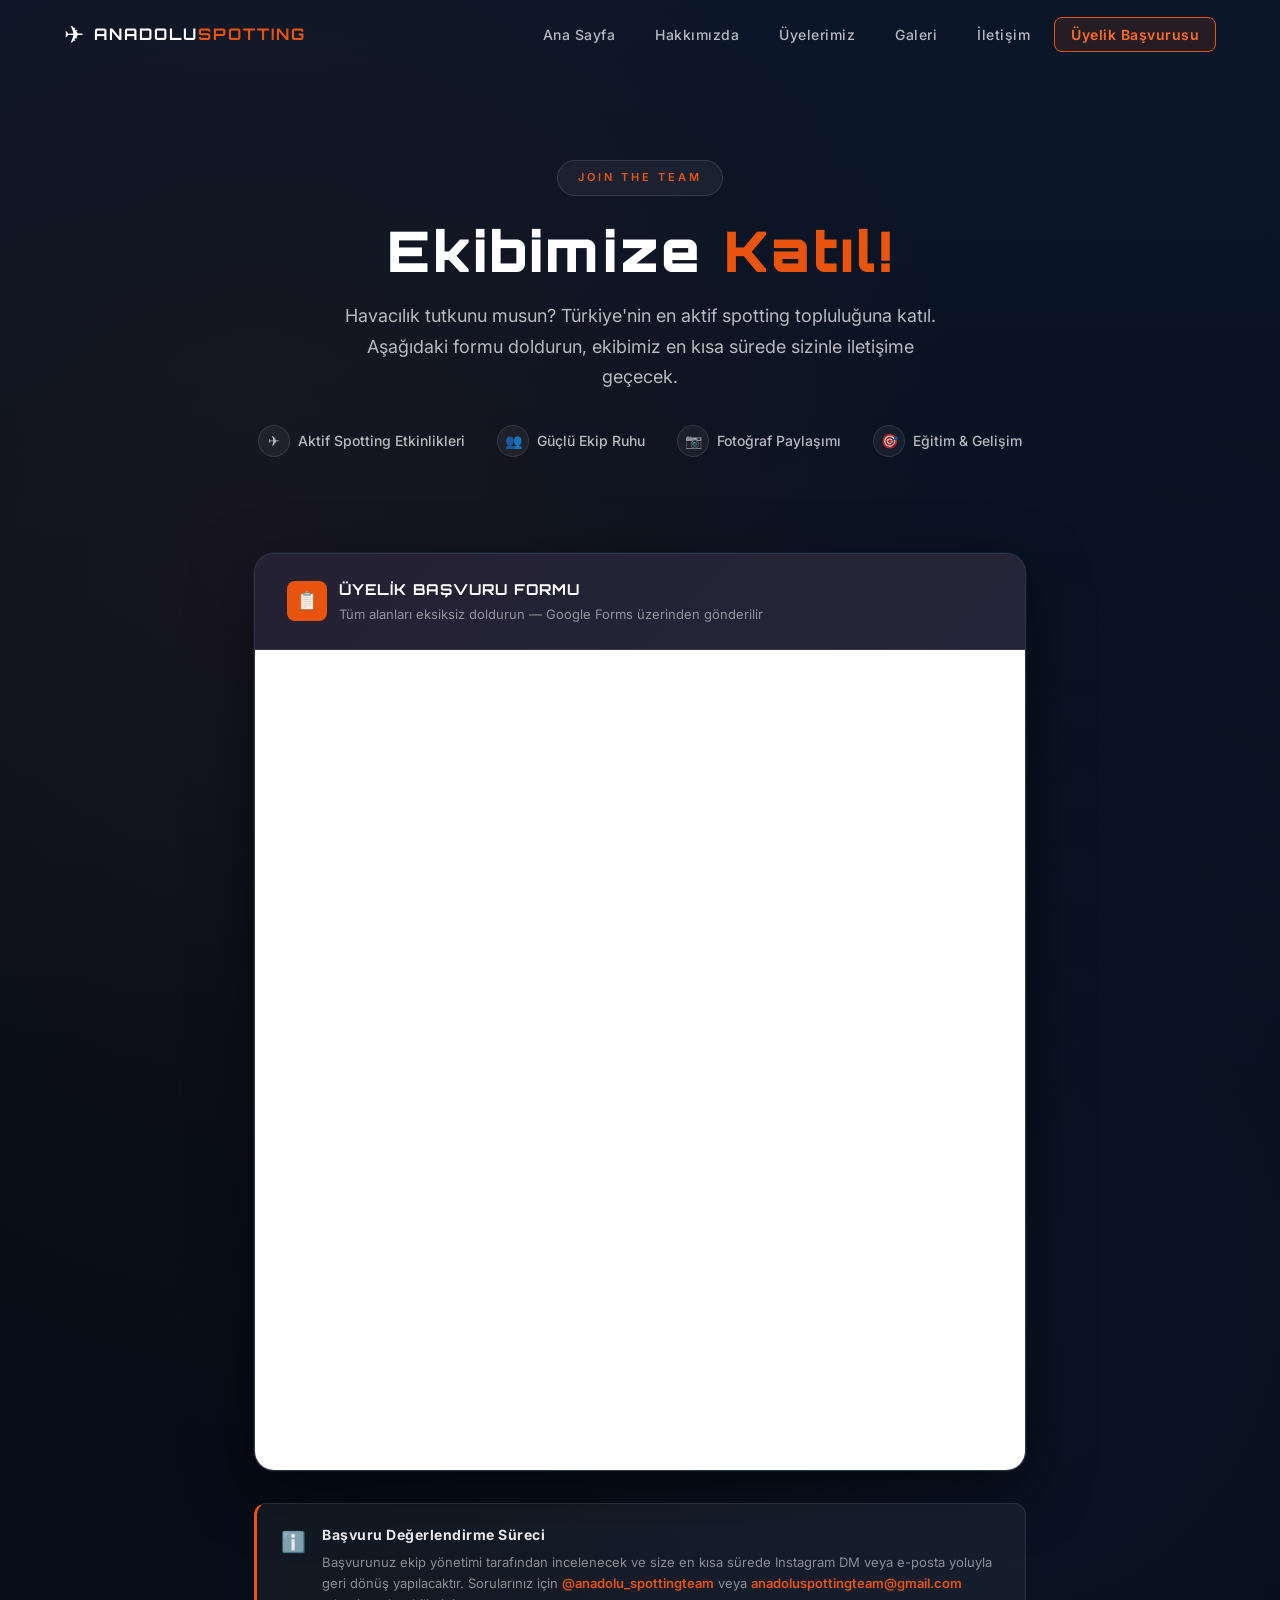
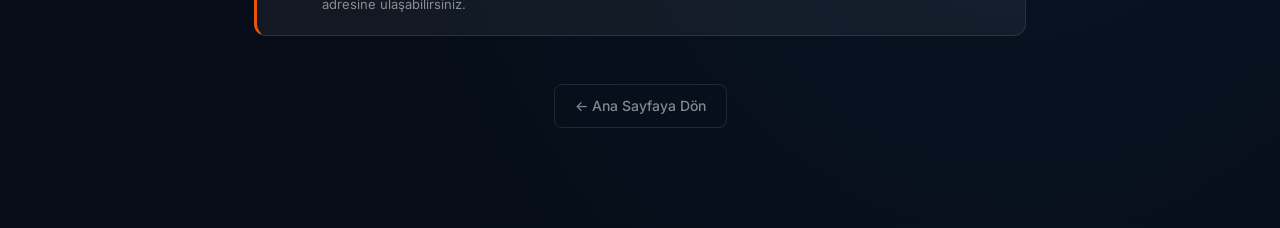
==== basvuru.html @ 342ca306 "Add files via upload" ====
<!DOCTYPE html>
<html lang="tr">
<head>
  <meta charset="UTF-8">
  <meta name="viewport" content="width=device-width, initial-scale=1.0">
  <meta name="description" content="Anadolu Spotting Team üyelik başvurusu. Ekibimize katılmak için formu doldurun.">
  <title>Üyelik Başvurusu | Anadolu Spotting Team</title>
  <link rel="preconnect" href="https://fonts.googleapis.com">
  <link rel="preconnect" href="https://fonts.gstatic.com" crossorigin>
  <link href="https://fonts.googleapis.com/css2?family=Inter:wght@300;400;500;600;700;800;900&family=Orbitron:wght@400;500;600;700;800;900&display=swap" rel="stylesheet">
  <link rel="stylesheet" href="css/style.css">
  <style>
    /* ===== BASVURU PAGE ===== */
    .basvuru-page {
      min-height: 100vh;
      background:
        radial-gradient(ellipse at 20% 30%, rgba(232,83,14,0.07) 0%, transparent 50%),
        radial-gradient(ellipse at 80% 70%, rgba(59,130,246,0.06) 0%, transparent 50%),
        linear-gradient(180deg, var(--navy) 0%, var(--dark) 60%, var(--dark) 100%);
      padding-top: 100px;
      padding-bottom: 80px;
    }

    .basvuru-hero {
      text-align: center;
      padding: 60px 24px 48px;
    }

    .basvuru-badge {
      display: inline-block;
      padding: 8px 20px;
      background: var(--white-05);
      border: 1px solid var(--white-10);
      border-radius: 50px;
      font-size: 11px; font-weight: 600;
      letter-spacing: 3px;
      color: var(--accent);
      margin-bottom: 24px;
      animation: fadeInDown 0.8s ease-out;
    }

    .basvuru-title {
      font-family: var(--font-display);
      font-size: clamp(28px, 6vw, 56px);
      font-weight: 900;
      letter-spacing: 3px;
      color: var(--white);
      line-height: 1.1;
      margin-bottom: 20px;
      animation: fadeInUp 0.8s ease-out 0.1s both;
    }

    .basvuru-title span { color: var(--accent); }

    .basvuru-desc {
      max-width: 600px;
      margin: 0 auto 16px;
      color: var(--white-70);
      font-size: clamp(15px, 2.5vw, 18px);
      font-weight: 400;
      line-height: 1.7;
      animation: fadeInUp 0.8s ease-out 0.2s both;
    }

    .basvuru-features {
      display: flex;
      justify-content: center;
      gap: 32px;
      flex-wrap: wrap;
      margin: 32px 0 48px;
      animation: fadeInUp 0.8s ease-out 0.3s both;
    }

    .basvuru-feature {
      display: flex;
      align-items: center;
      gap: 8px;
      color: var(--white-70);
      font-size: 14px;
      font-weight: 500;
    }

    .basvuru-feature-icon {
      width: 32px; height: 32px;
      background: var(--white-05);
      border: 1px solid var(--white-10);
      border-radius: 50%;
      display: flex; align-items: center; justify-content: center;
      font-size: 14px;
    }

    /* ===== FORM CONTAINER ===== */
    .form-wrapper {
      max-width: 820px;
      margin: 0 auto;
      padding: 0 24px;
      animation: fadeInUp 0.8s ease-out 0.4s both;
    }

    .form-card {
      background: linear-gradient(135deg, var(--navy-light) 0%, var(--navy-mid) 100%);
      border: 1px solid var(--white-10);
      border-radius: var(--radius-lg);
      overflow: hidden;
      box-shadow: 0 20px 60px rgba(0,0,0,0.5), 0 0 0 1px var(--white-05);
    }

    .form-card-header {
      padding: 24px 32px;
      background: rgba(232,83,14,0.08);
      border-bottom: 1px solid var(--white-10);
      display: flex;
      align-items: center;
      gap: 12px;
    }

    .form-card-header-icon {
      width: 40px; height: 40px;
      background: var(--accent);
      border-radius: var(--radius-sm);
      display: flex; align-items: center; justify-content: center;
      font-size: 18px;
      flex-shrink: 0;
    }

    .form-card-header-text h3 {
      font-family: var(--font-display);
      font-size: 15px;
      font-weight: 700;
      letter-spacing: 1px;
      color: var(--white);
      margin-bottom: 2px;
    }

    .form-card-header-text p {
      font-size: 13px;
      color: var(--white-50);
    }

    .form-iframe-wrap {
      position: relative;
      background: #fff;
    }

    .form-iframe-wrap iframe {
      display: block;
      width: 100%;
      height: 820px;
      border: none;
    }

    /* ===== NOTICE CARD ===== */
    .notice-card {
      max-width: 820px;
      margin: 32px auto 0;
      padding: 0 24px;
      animation: fadeInUp 0.8s ease-out 0.5s both;
    }

    .notice-inner {
      background: var(--white-05);
      border: 1px solid var(--white-10);
      border-left: 3px solid var(--accent);
      border-radius: var(--radius);
      padding: 20px 24px;
      display: flex;
      gap: 16px;
      align-items: flex-start;
    }

    .notice-icon {
      font-size: 20px;
      flex-shrink: 0;
      margin-top: 2px;
    }

    .notice-text h4 {
      font-size: 14px;
      font-weight: 700;
      color: var(--white-90);
      margin-bottom: 6px;
      letter-spacing: 0.5px;
    }

    .notice-text p {
      font-size: 13px;
      color: var(--white-50);
      line-height: 1.6;
    }

    .notice-text a {
      color: var(--accent);
      text-decoration: none;
      font-weight: 600;
    }

    .notice-text a:hover { color: var(--accent-hover); }

    /* ===== BACK LINK ===== */
    .back-section {
      text-align: center;
      margin-top: 48px;
      padding-bottom: 20px;
      animation: fadeInUp 0.8s ease-out 0.6s both;
    }

    .back-link {
      display: inline-flex;
      align-items: center;
      gap: 8px;
      color: var(--white-50);
      text-decoration: none;
      font-size: 14px;
      font-weight: 500;
      transition: var(--transition);
      padding: 10px 20px;
      border-radius: var(--radius-sm);
      border: 1px solid var(--white-10);
    }

    .back-link:hover {
      color: var(--white);
      background: var(--white-05);
      border-color: var(--white-20);
    }

    /* ===== RESPONSIVE ===== */
    @media (max-width: 768px) {
      .basvuru-page { padding-top: 80px; }
      .basvuru-hero { padding: 40px 16px 32px; }
      .basvuru-features { gap: 20px; }
      .form-wrapper, .notice-card { padding: 0 16px; }
      .form-card-header { padding: 18px 20px; }
      .form-iframe-wrap iframe { height: 1000px; }
      .notice-inner { flex-direction: column; gap: 10px; }
    }

    @media (max-width: 480px) {
      .basvuru-features { flex-direction: column; align-items: center; }
      .form-iframe-wrap iframe { height: 1100px; }
    }
  </style>
</head>
<body>

  <!-- NAVIGATION -->
  <nav class="navbar" id="navbar">
    <div class="nav-container">
      <a href="index.html" class="nav-logo">
        <span class="logo-icon">&#9992;</span>
        <span class="logo-text">ANADOLU<span class="logo-accent">SPOTTING</span></span>
      </a>
      <button class="nav-toggle" id="navToggle" aria-label="Menüyü aç">
        <span></span><span></span><span></span>
      </button>
      <ul class="nav-menu" id="navMenu">
        <li><a href="index.html" class="nav-link">Ana Sayfa</a></li>
        <li><a href="index.html#about" class="nav-link">Hakkımızda</a></li>
        <li><a href="index.html#members" class="nav-link">Üyelerimiz</a></li>
        <li><a href="index.html#gallery" class="nav-link">Galeri</a></li>
        <li><a href="index.html#contact" class="nav-link">İletişim</a></li>
        <li><a href="basvuru.html" class="nav-link nav-link-join active">Üyelik Başvurusu</a></li>
      </ul>
    </div>
  </nav>

  <!-- BASVURU PAGE -->
  <div class="basvuru-page">

    <!-- HERO -->
    <div class="basvuru-hero">
      <div class="basvuru-badge">JOIN THE TEAM</div>
      <h1 class="basvuru-title">
        Ekibimize <span>Katıl!</span>
      </h1>
      <p class="basvuru-desc">
        Havacılık tutkunu musun? Türkiye'nin en aktif spotting topluluğuna katıl.
        Aşağıdaki formu doldurun, ekibimiz en kısa sürede sizinle iletişime geçecek.
      </p>

      <div class="basvuru-features">
        <div class="basvuru-feature">
          <div class="basvuru-feature-icon">&#9992;</div>
          <span>Aktif Spotting Etkinlikleri</span>
        </div>
        <div class="basvuru-feature">
          <div class="basvuru-feature-icon">&#128101;</div>
          <span>Güçlü Ekip Ruhu</span>
        </div>
        <div class="basvuru-feature">
          <div class="basvuru-feature-icon">&#128247;</div>
          <span>Fotoğraf Paylaşımı</span>
        </div>
        <div class="basvuru-feature">
          <div class="basvuru-feature-icon">&#127919;</div>
          <span>Eğitim & Gelişim</span>
        </div>
      </div>
    </div>

    <!-- FORM -->
    <div class="form-wrapper">
      <div class="form-card">
        <div class="form-card-header">
          <div class="form-card-header-icon">&#128203;</div>
          <div class="form-card-header-text">
            <h3>ÜYELİK BAŞVURU FORMU</h3>
            <p>Tüm alanları eksiksiz doldurun — Google Forms üzerinden gönderilir</p>
          </div>
        </div>
        <div class="form-iframe-wrap">
          <iframe
            src="https://forms.gle/82b7p29Z9HsSeBM96"
            title="Anadolu Spotting Team Üyelik Başvuru Formu"
            allowfullscreen
            loading="lazy"
          >
            Tarayıcınız iframe desteklemiyor.
            <a href="https://forms.gle/82b7p29Z9HsSeBM96" target="_blank" rel="noopener">
              Formu yeni sekmede açmak için tıklayın.
            </a>
          </iframe>
        </div>
      </div>
    </div>

    <!-- NOTICE -->
    <div class="notice-card">
      <div class="notice-inner">
        <div class="notice-icon">&#8505;&#65039;</div>
        <div class="notice-text">
          <h4>Başvuru Değerlendirme Süreci</h4>
          <p>
            Başvurunuz ekip yönetimi tarafından incelenecek ve size en kısa sürede
            Instagram DM veya e-posta yoluyla geri dönüş yapılacaktır.
            Sorularınız için
            <a href="https://www.instagram.com/anadolu_spottingteam/" target="_blank" rel="noopener">@anadolu_spottingteam</a>
            veya
            <a href="mailto:anadoluspottingteam@gmail.com">anadoluspottingteam@gmail.com</a>
            adresine ulaşabilirsiniz.
          </p>
        </div>
      </div>
    </div>

    <!-- BACK LINK -->
    <div class="back-section">
      <a href="index.html" class="back-link">
        &#8592; Ana Sayfaya Dön
      </a>
    </div>

  </div>

  <script>
    // Navbar scroll effect (same as main page)
    const navbar = document.getElementById('navbar');
    window.addEventListener('scroll', () => {
      navbar.classList.toggle('scrolled', window.scrollY > 50);
    });

    // Mobile menu toggle
    const navToggle = document.getElementById('navToggle');
    const navMenu = document.getElementById('navMenu');
    navToggle.addEventListener('click', () => {
      navToggle.classList.toggle('active');
      navMenu.classList.toggle('open');
    });
  </script>
</body>
</html>
---- css/style.css ----
*, *::before, *::after { margin: 0; padding: 0; box-sizing: border-box; }

:root {
  --navy: #0a1628;
  --navy-light: #111d35;
  --navy-mid: #162342;
  --dark: #060d18;
  --white: #ffffff;
  --white-90: rgba(255,255,255,0.9);
  --white-70: rgba(255,255,255,0.7);
  --white-50: rgba(255,255,255,0.5);
  --white-20: rgba(255,255,255,0.2);
  --white-10: rgba(255,255,255,0.1);
  --white-05: rgba(255,255,255,0.05);
  --accent: #e8530e;
  --accent-hover: #ff6b24;
  --accent-glow: rgba(232,83,14,0.3);
  --manager: #f59e0b;
  --member: #3b82f6;
  --radius: 12px;
  --radius-sm: 8px;
  --radius-lg: 20px;
  --transition: 0.3s cubic-bezier(0.4, 0, 0.2, 1);
  --font: 'Inter', -apple-system, BlinkMacSystemFont, sans-serif;
  --font-display: 'Orbitron', sans-serif;
}

html { scroll-behavior: smooth; scroll-padding-top: 80px; }

body {
  font-family: var(--font);
  background: var(--dark);
  color: var(--white-90);
  line-height: 1.6;
  overflow-x: hidden;
  -webkit-font-smoothing: antialiased;
}

.container { max-width: 1200px; margin: 0 auto; padding: 0 24px; }

/* ===== NAVBAR ===== */
.navbar {
  position: fixed; top: 0; left: 0; right: 0; z-index: 1000;
  padding: 16px 0;
  background: transparent;
  transition: var(--transition);
}
.navbar.scrolled {
  background: rgba(6,13,24,0.95);
  backdrop-filter: blur(20px);
  -webkit-backdrop-filter: blur(20px);
  padding: 10px 0;
  box-shadow: 0 4px 30px rgba(0,0,0,0.3);
  border-bottom: 1px solid var(--white-10);
}
.nav-container {
  max-width: 1200px; margin: 0 auto; padding: 0 24px;
  display: flex; align-items: center; justify-content: space-between;
}
.nav-logo {
  display: flex; align-items: center; gap: 10px;
  text-decoration: none; color: var(--white);
}
.logo-icon { font-size: 24px; }
.logo-text {
  font-family: var(--font-display);
  font-size: 16px; font-weight: 700; letter-spacing: 2px;
}
.logo-accent { color: var(--accent); }
.nav-menu {
  display: flex; list-style: none; gap: 8px;
}
.nav-link {
  color: var(--white-70); text-decoration: none;
  padding: 8px 16px; border-radius: var(--radius-sm);
  font-size: 14px; font-weight: 500; letter-spacing: 0.5px;
  transition: var(--transition);
}
.nav-link:hover, .nav-link.active {
  color: var(--white); background: var(--white-10);
}
.nav-link-join {
  color: var(--accent) !important;
  border: 1px solid rgba(232,83,14,0.35);
  font-weight: 600;
}
.nav-link-join:hover, .nav-link-join.active {
  background: rgba(232,83,14,0.12) !important;
  border-color: var(--accent);
  color: var(--accent-hover) !important;
}
.nav-menu.open {
  display: flex;
  flex-direction: column;
  position: absolute;
  top: 100%; left: 0; right: 0;
  background: rgba(6,13,24,0.98);
  backdrop-filter: blur(20px);
  padding: 16px 24px;
  border-top: 1px solid var(--white-10);
}
.nav-toggle {
  display: none; flex-direction: column; gap: 5px;
  background: none; border: none; cursor: pointer; padding: 4px;
}
.nav-toggle span {
  width: 24px; height: 2px; background: var(--white);
  transition: var(--transition); border-radius: 2px;
}
.nav-toggle.active span:nth-child(1) { transform: rotate(45deg) translate(5px, 5px); }
.nav-toggle.active span:nth-child(2) { opacity: 0; }
.nav-toggle.active span:nth-child(3) { transform: rotate(-45deg) translate(5px, -5px); }

/* ===== HERO ===== */
.hero {
  position: relative; min-height: 100vh;
  display: flex; align-items: center; justify-content: center;
  background:
    radial-gradient(ellipse at 20% 50%, rgba(232,83,14,0.08) 0%, transparent 50%),
    radial-gradient(ellipse at 80% 20%, rgba(59,130,246,0.06) 0%, transparent 50%),
    linear-gradient(180deg, var(--navy) 0%, var(--dark) 100%);
  overflow: hidden;
}
.hero-overlay {
  position: absolute; inset: 0;
  background: url("data:image/svg+xml,%3Csvg width='60' height='60' viewBox='0 0 60 60' xmlns='http://www.w3.org/2000/svg'%3E%3Cg fill='none' fill-rule='evenodd'%3E%3Cg fill='%23ffffff' fill-opacity='0.02'%3E%3Cpath d='M36 34v-4h-2v4h-4v2h4v4h2v-4h4v-2h-4zm0-30V0h-2v4h-4v2h4v4h2V6h4V4h-4zM6 34v-4H4v4H0v2h4v4h2v-4h4v-2H6zM6 4V0H4v4H0v2h4v4h2V6h4V4H6z'/%3E%3C/g%3E%3C/g%3E%3C/svg%3E");
}
.hero-particles {
  position: absolute; inset: 0; overflow: hidden;
}
.particle {
  position: absolute;
  width: 2px; height: 2px;
  background: var(--white-20);
  border-radius: 50%;
  animation: float linear infinite;
}
@keyframes float {
  0% { transform: translateY(100vh) rotate(0deg); opacity: 0; }
  10% { opacity: 1; }
  90% { opacity: 1; }
  100% { transform: translateY(-10vh) rotate(720deg); opacity: 0; }
}
.hero-content {
  position: relative; z-index: 2;
  text-align: center; padding: 0 24px;
}
.hero-badge {
  display: inline-block;
  padding: 8px 20px;
  background: var(--white-05);
  border: 1px solid var(--white-10);
  border-radius: 50px;
  font-size: 11px; font-weight: 600;
  letter-spacing: 3px;
  color: var(--accent);
  margin-bottom: 32px;
  animation: fadeInDown 0.8s ease-out;
}
.hero-title {
  font-family: var(--font-display);
  line-height: 1.1; margin-bottom: 24px;
}
.hero-title-line {
  display: block; font-size: clamp(36px, 8vw, 80px);
  font-weight: 900; letter-spacing: 4px;
  animation: fadeInUp 0.8s ease-out;
}
.hero-title-line.accent { color: var(--accent); animation-delay: 0.2s; }
.hero-slogan {
  font-size: clamp(16px, 3vw, 22px);
  color: var(--white-70); font-weight: 300;
  letter-spacing: 1px; margin-bottom: 40px;
  animation: fadeInUp 0.8s ease-out 0.4s both;
}
.hero-stats {
  display: flex; align-items: center; justify-content: center;
  gap: 32px; margin-bottom: 48px;
  animation: fadeInUp 0.8s ease-out 0.6s both;
}
.stat-item { text-align: center; }
.stat-number {
  display: block;
  font-family: var(--font-display);
  font-size: clamp(28px, 5vw, 44px);
  font-weight: 800; color: var(--white);
}
.stat-label {
  font-size: 12px; font-weight: 600;
  letter-spacing: 2px; text-transform: uppercase;
  color: var(--white-50);
}
.stat-divider {
  width: 1px; height: 40px;
  background: var(--white-20);
}
.hero-buttons {
  display: flex; gap: 16px;
  justify-content: center; flex-wrap: wrap;
  animation: fadeInUp 0.8s ease-out 0.8s both;
}
.hero-scroll {
  position: absolute; bottom: 40px; left: 50%;
  transform: translateX(-50%);
  text-align: center; color: var(--white-50);
  font-size: 12px; letter-spacing: 2px;
  animation: fadeInUp 0.8s ease-out 1s both;
}
.scroll-arrow {
  width: 20px; height: 20px; margin: 8px auto 0;
  border-right: 2px solid var(--white-50);
  border-bottom: 2px solid var(--white-50);
  transform: rotate(45deg);
  animation: bounce 2s infinite;
}
@keyframes bounce {
  0%, 20%, 50%, 80%, 100% { transform: rotate(45deg) translateY(0); }
  40% { transform: rotate(45deg) translateY(8px); }
  60% { transform: rotate(45deg) translateY(4px); }
}

/* ===== BUTTONS ===== */
.btn {
  display: inline-flex; align-items: center; gap: 8px;
  padding: 14px 32px; border-radius: var(--radius);
  text-decoration: none; font-weight: 600;
  font-size: 14px; letter-spacing: 0.5px;
  transition: var(--transition); cursor: pointer; border: none;
}
.btn-primary {
  background: var(--accent); color: var(--white);
  box-shadow: 0 4px 20px var(--accent-glow);
}
.btn-primary:hover {
  background: var(--accent-hover);
  box-shadow: 0 8px 30px var(--accent-glow);
  transform: translateY(-2px);
}
.btn-join {
  background: linear-gradient(135deg, #1a3a6a 0%, #0f2a52 100%);
  color: var(--white);
  border: 1px solid rgba(59,130,246,0.4);
  box-shadow: 0 4px 20px rgba(59,130,246,0.2);
}
.btn-join:hover {
  background: linear-gradient(135deg, #2a4a7a 0%, #1a3a62 100%);
  border-color: rgba(59,130,246,0.7);
  box-shadow: 0 8px 30px rgba(59,130,246,0.3);
  transform: translateY(-2px);
}
.btn-outline {
  background: transparent; color: var(--white);
  border: 1px solid var(--white-20);
}
.btn-outline:hover {
  background: var(--white-10);
  border-color: var(--white-50);
  transform: translateY(-2px);
}
.btn-icon { font-size: 16px; }

/* ===== SECTIONS ===== */
.section { padding: 100px 0; }
.section-header { text-align: center; margin-bottom: 64px; }
.section-tag {
  display: inline-block; padding: 6px 16px;
  background: var(--accent); background: linear-gradient(135deg, var(--accent), var(--accent-hover));
  border-radius: 50px;
  font-size: 12px; font-weight: 700;
  letter-spacing: 2px; text-transform: uppercase;
  color: var(--white); margin-bottom: 16px;
}
.section-title {
  font-family: var(--font-display);
  font-size: clamp(28px, 5vw, 42px);
  font-weight: 800; letter-spacing: 2px;
  color: var(--white);
}
.section-line {
  width: 60px; height: 3px; margin: 16px auto 0;
  background: var(--accent);
  border-radius: 2px;
}
.section-desc {
  margin-top: 16px; color: var(--white-50);
  font-size: 16px;
}

/* ===== ABOUT ===== */
.about { background: var(--navy); }
.about-grid {
  display: grid;
  grid-template-columns: repeat(auto-fit, minmax(260px, 1fr));
  gap: 24px;
}
.about-card {
  background: var(--navy-light);
  border: 1px solid var(--white-10);
  border-radius: var(--radius-lg);
  padding: 40px 32px;
  transition: var(--transition);
}
.about-card:hover {
  transform: translateY(-4px);
  border-color: var(--accent);
  box-shadow: 0 20px 40px rgba(0,0,0,0.3);
}
.about-card-icon {
  font-size: 36px; margin-bottom: 20px;
}
.about-card h3 {
  font-size: 20px; font-weight: 700;
  margin-bottom: 12px; color: var(--white);
}
.about-card p {
  color: var(--white-70); font-size: 14px; line-height: 1.8;
}

/* ===== FEATURED ===== */
.featured-section {
  background: linear-gradient(180deg, var(--navy) 0%, var(--dark) 100%);
}
.featured-grid {
  display: grid;
  grid-template-columns: repeat(auto-fit, minmax(220px, 1fr));
  gap: 24px;
}
.featured-card {
  background: var(--navy-light);
  border: 1px solid var(--white-10);
  border-radius: var(--radius-lg);
  padding: 32px 24px;
  text-align: center;
  transition: var(--transition);
  position: relative;
  overflow: hidden;
}
.featured-card::before {
  content: '';
  position: absolute; top: 0; left: 0; right: 0;
  height: 3px;
  background: linear-gradient(90deg, var(--accent), var(--manager));
}
.featured-card:hover {
  transform: translateY(-6px);
  border-color: var(--manager);
  box-shadow: 0 20px 40px rgba(0,0,0,0.4);
}
.featured-avatar {
  width: 80px; height: 80px;
  border-radius: 50%;
  background: linear-gradient(135deg, var(--accent), var(--manager));
  display: flex; align-items: center; justify-content: center;
  margin: 0 auto 16px;
  font-family: var(--font-display);
  font-size: 28px; font-weight: 800;
  color: var(--white);
  box-shadow: 0 4px 20px var(--accent-glow);
}
.featured-name {
  font-size: 16px; font-weight: 700;
  color: var(--white); margin-bottom: 8px;
}
.featured-role {
  display: inline-block;
  padding: 4px 14px;
  background: rgba(245,158,11,0.15);
  border: 1px solid rgba(245,158,11,0.3);
  border-radius: 50px;
  font-size: 11px; font-weight: 700;
  letter-spacing: 1px;
  color: var(--manager);
  margin-bottom: 16px;
}
.featured-link {
  display: inline-flex; align-items: center; gap: 6px;
  color: var(--white-50); text-decoration: none;
  font-size: 13px; transition: var(--transition);
}
.featured-link:hover { color: var(--accent); }

/* ===== MEMBERS ===== */
.members { background: var(--dark); }
.members-controls {
  display: flex; flex-direction: column; align-items: center;
  gap: 20px; margin-bottom: 48px;
}
.search-box {
  position: relative; width: 100%; max-width: 480px;
}
.search-icon {
  position: absolute; left: 16px; top: 50%;
  transform: translateY(-50%);
  font-size: 16px; color: var(--white-50);
}
.search-box input {
  width: 100%; padding: 14px 44px 14px 44px;
  background: var(--navy-light);
  border: 1px solid var(--white-10);
  border-radius: var(--radius);
  color: var(--white); font-size: 14px;
  font-family: var(--font);
  transition: var(--transition);
  outline: none;
}
.search-box input:focus {
  border-color: var(--accent);
  box-shadow: 0 0 0 3px var(--accent-glow);
}
.search-box input::placeholder { color: var(--white-50); }
.search-clear {
  position: absolute; right: 12px; top: 50%;
  transform: translateY(-50%);
  background: none; border: none;
  color: var(--white-50); font-size: 20px;
  cursor: pointer; display: none;
  padding: 4px 8px;
  transition: var(--transition);
}
.search-clear.visible { display: block; }
.search-clear:hover { color: var(--white); }
.filter-buttons {
  display: flex; gap: 8px; flex-wrap: wrap;
  justify-content: center;
}
.filter-btn {
  padding: 10px 20px;
  background: var(--navy-light);
  border: 1px solid var(--white-10);
  border-radius: var(--radius-sm);
  color: var(--white-70); font-size: 13px;
  font-weight: 600; font-family: var(--font);
  cursor: pointer; transition: var(--transition);
  display: flex; align-items: center; gap: 8px;
}
.filter-btn:hover { border-color: var(--white-20); color: var(--white); }
.filter-btn.active {
  background: var(--accent);
  border-color: var(--accent);
  color: var(--white);
}
.filter-count {
  padding: 2px 8px;
  background: var(--white-10);
  border-radius: 50px;
  font-size: 11px;
}
.filter-btn.active .filter-count {
  background: rgba(255,255,255,0.2);
}

.members-grid {
  display: grid;
  grid-template-columns: repeat(auto-fill, minmax(280px, 1fr));
  gap: 20px;
}

.member-card {
  background: var(--navy-light);
  border: 1px solid var(--white-10);
  border-radius: var(--radius-lg);
  padding: 28px 24px;
  transition: var(--transition);
  cursor: pointer;
  position: relative;
  overflow: hidden;
  animation: cardIn 0.5s ease-out both;
}
.member-card::after {
  content: '';
  position: absolute; top: 0; left: 0;
  width: 100%; height: 100%;
  background: linear-gradient(135deg, var(--accent-glow) 0%, transparent 50%);
  opacity: 0; transition: var(--transition);
  pointer-events: none;
}
.member-card:hover {
  transform: translateY(-4px);
  border-color: var(--accent);
  box-shadow: 0 16px 40px rgba(0,0,0,0.4);
}
.member-card:hover::after { opacity: 1; }
@keyframes cardIn {
  from { opacity: 0; transform: translateY(20px); }
  to { opacity: 1; transform: translateY(0); }
}
.member-card-top {
  display: flex; align-items: center; gap: 16px;
  position: relative; z-index: 1;
}
.member-avatar {
  width: 56px; height: 56px; min-width: 56px;
  border-radius: 50%;
  display: flex; align-items: center; justify-content: center;
  font-family: var(--font-display);
  font-size: 20px; font-weight: 800;
  color: var(--white);
}
.member-avatar.manager-avatar {
  background: linear-gradient(135deg, var(--accent), var(--manager));
  box-shadow: 0 4px 15px var(--accent-glow);
}
.member-avatar.member-avatar-blue {
  background: linear-gradient(135deg, var(--navy-mid), var(--member));
  box-shadow: 0 4px 15px rgba(59,130,246,0.2);
}
.member-info { flex: 1; min-width: 0; position: relative; z-index: 1; }
.member-name {
  font-size: 16px; font-weight: 700;
  color: var(--white);
  white-space: nowrap; overflow: hidden; text-overflow: ellipsis;
}
.member-role {
  display: inline-block; margin-top: 6px;
  padding: 3px 12px;
  border-radius: 50px;
  font-size: 11px; font-weight: 700;
  letter-spacing: 0.5px;
}
.role-manager {
  background: rgba(245,158,11,0.15);
  border: 1px solid rgba(245,158,11,0.3);
  color: var(--manager);
}
.role-member {
  background: rgba(59,130,246,0.1);
  border: 1px solid rgba(59,130,246,0.2);
  color: var(--member);
}
.member-card-actions {
  margin-top: 16px; padding-top: 16px;
  border-top: 1px solid var(--white-05);
  position: relative; z-index: 1;
}
.member-profile-link {
  display: inline-flex; align-items: center; gap: 8px;
  color: var(--white-50); text-decoration: none;
  font-size: 13px; font-weight: 500;
  transition: var(--transition);
}
.member-profile-link:hover { color: var(--accent); }
.member-profile-link svg { flex-shrink: 0; }

.no-results {
  display: none; text-align: center;
  padding: 60px 20px; color: var(--white-50);
}
.no-results.visible { display: block; }
.no-results-icon { font-size: 48px; display: block; margin-bottom: 16px; }

/* ===== PHOTO AVATARS ===== */
.has-photo {
  padding: 0 !important;
  overflow: hidden;
}
.has-photo img {
  width: 100%; height: 100%;
  object-fit: cover;
  border-radius: 50%;
  display: block;
}
.featured-avatar.has-photo,
.member-avatar.has-photo,
.modal-avatar.has-photo {
  background: none;
  box-shadow: 0 4px 15px rgba(0,0,0,0.3);
  border: 2px solid var(--white-20);
}
.featured-avatar.has-photo:hover,
.member-avatar.has-photo:hover {
  border-color: var(--accent);
}

/* ===== GALLERY ===== */
.gallery {
  background: var(--navy);
}
.gallery-categories {
  display: flex; gap: 8px; flex-wrap: wrap;
  justify-content: center; margin-bottom: 40px;
}
.gallery-cat-btn {
  padding: 10px 20px;
  background: var(--navy-light);
  border: 1px solid var(--white-10);
  border-radius: var(--radius-sm);
  color: var(--white-70); font-size: 13px;
  font-weight: 600; font-family: var(--font);
  cursor: pointer; transition: var(--transition);
}
.gallery-cat-btn:hover { border-color: var(--white-20); color: var(--white); }
.gallery-cat-btn.active {
  background: var(--accent);
  border-color: var(--accent);
  color: var(--white);
}
.gallery-grid {
  display: grid;
  grid-template-columns: repeat(auto-fill, minmax(280px, 1fr));
  gap: 20px;
}
.gallery-item {
  border-radius: var(--radius-lg);
  overflow: hidden;
  cursor: pointer;
  transition: var(--transition);
  border: 1px solid var(--white-10);
}
.gallery-item:hover {
  transform: translateY(-4px);
  box-shadow: 0 20px 40px rgba(0,0,0,0.4);
  border-color: var(--accent);
}
.gallery-item.hidden { display: none; }
.gallery-img {
  height: 220px; position: relative;
  overflow: hidden;
}
.gallery-img img {
  width: 100%; height: 100%;
  object-fit: cover;
  transition: transform 0.5s ease;
}
.gallery-item:hover .gallery-img img { transform: scale(1.05); }
.gallery-placeholder {
  display: flex; flex-direction: column;
  align-items: center; justify-content: center;
  height: 100%;
  color: var(--white-50);
}
.gallery-placeholder span { font-size: 48px; margin-bottom: 8px; }
.gallery-placeholder p { font-size: 13px; }
.gallery-info {
  padding: 16px 20px;
  background: var(--navy-light);
}
.gallery-info h4 {
  font-size: 15px; font-weight: 700; color: var(--white);
  margin-bottom: 4px;
}
.gallery-info p { font-size: 13px; color: var(--white-50); }
.gallery-note {
  text-align: center; margin-top: 40px;
  padding: 20px;
  background: var(--white-05);
  border-radius: var(--radius);
  color: var(--white-50); font-size: 14px;
}
.gallery-note code {
  background: var(--white-10);
  padding: 2px 8px; border-radius: 4px;
  color: var(--accent);
}

/* ===== LIGHTBOX ===== */
.lightbox {
  position: fixed; inset: 0; z-index: 2000;
  background: rgba(0,0,0,0.95);
  display: none; align-items: center; justify-content: center;
  opacity: 0; transition: opacity 0.3s ease;
  cursor: pointer;
}
.lightbox.active { display: flex; opacity: 1; }
.lightbox-close {
  position: absolute; top: 20px; right: 24px;
  background: none; border: none;
  color: var(--white); font-size: 36px;
  cursor: pointer; z-index: 10;
  transition: var(--transition);
}
.lightbox-close:hover { color: var(--accent); transform: rotate(90deg); }
.lightbox-content { max-width: 900px; padding: 20px; text-align: center; cursor: default; }
.lightbox-img {
  max-width: 100%; border-radius: var(--radius);
  overflow: hidden;
}
.lightbox-img img { max-width: 100%; max-height: 75vh; border-radius: var(--radius); }
.lightbox-info { margin-top: 16px; color: var(--white-70); font-size: 14px; }

/* ===== MEMBER MODAL ===== */
.member-modal {
  position: fixed; inset: 0; z-index: 2000;
  display: none; align-items: center; justify-content: center;
}
.member-modal.active { display: flex; }
.modal-backdrop {
  position: absolute; inset: 0;
  background: rgba(0,0,0,0.85);
  backdrop-filter: blur(10px);
  -webkit-backdrop-filter: blur(10px);
  animation: fadeIn 0.3s ease;
}
.modal-content {
  position: relative; z-index: 1;
  background: var(--navy-light);
  border: 1px solid var(--white-10);
  border-radius: var(--radius-lg);
  max-width: 480px; width: 90%;
  overflow: hidden;
  animation: modalIn 0.4s ease-out;
}
@keyframes modalIn {
  from { opacity: 0; transform: scale(0.9) translateY(20px); }
  to { opacity: 1; transform: scale(1) translateY(0); }
}
.modal-close {
  position: absolute; top: 16px; right: 16px;
  background: var(--white-10); border: none;
  color: var(--white); font-size: 24px;
  width: 36px; height: 36px;
  border-radius: 50%;
  cursor: pointer; display: flex;
  align-items: center; justify-content: center;
  transition: var(--transition); z-index: 2;
}
.modal-close:hover { background: var(--accent); }
.modal-header {
  padding: 48px 32px 32px;
  text-align: center;
  background: linear-gradient(180deg, var(--navy-mid) 0%, var(--navy-light) 100%);
  position: relative;
}
.modal-header::before {
  content: '';
  position: absolute; top: 0; left: 0; right: 0;
  height: 4px;
  background: linear-gradient(90deg, var(--accent), var(--manager), var(--member));
}
.modal-avatar {
  width: 100px; height: 100px;
  border-radius: 50%;
  display: flex; align-items: center; justify-content: center;
  margin: 0 auto 20px;
  font-family: var(--font-display);
  font-size: 36px; font-weight: 800;
  color: var(--white);
}
.modal-avatar.mgr {
  background: linear-gradient(135deg, var(--accent), var(--manager));
  box-shadow: 0 8px 30px var(--accent-glow);
}
.modal-avatar.mbr {
  background: linear-gradient(135deg, var(--navy-mid), var(--member));
  box-shadow: 0 8px 30px rgba(59,130,246,0.3);
}
.modal-name {
  font-size: 24px; font-weight: 800; color: var(--white);
  margin-bottom: 8px;
}
.modal-role-badge {
  display: inline-block;
  padding: 6px 20px;
  border-radius: 50px;
  font-size: 12px; font-weight: 700;
  letter-spacing: 1px;
}
.modal-body-content {
  padding: 32px;
}
.modal-detail {
  display: flex; align-items: center; gap: 12px;
  padding: 16px;
  background: var(--white-05);
  border-radius: var(--radius-sm);
  margin-bottom: 12px;
}
.modal-detail-icon {
  width: 40px; height: 40px; min-width: 40px;
  border-radius: 10px;
  background: var(--white-05);
  display: flex; align-items: center; justify-content: center;
  font-size: 18px;
}
.modal-detail-text {
  flex: 1; min-width: 0;
}
.modal-detail-label {
  font-size: 11px; font-weight: 600;
  letter-spacing: 1px; text-transform: uppercase;
  color: var(--white-50);
}
.modal-detail-value {
  font-size: 14px; color: var(--white);
  margin-top: 2px;
  word-break: break-all;
}
.modal-detail-value a {
  color: var(--accent); text-decoration: none;
  transition: var(--transition);
}
.modal-detail-value a:hover { color: var(--accent-hover); text-decoration: underline; }
.modal-action {
  margin-top: 24px; text-align: center;
}
.modal-action .btn { width: 100%; justify-content: center; }

/* ===== CONTACT ===== */
.contact { background: var(--dark); }
.contact-grid {
  display: grid;
  grid-template-columns: repeat(auto-fit, minmax(260px, 1fr));
  gap: 24px;
}
.contact-card {
  background: var(--navy-light);
  border: 1px solid var(--white-10);
  border-radius: var(--radius-lg);
  padding: 40px 32px;
  text-align: center;
  transition: var(--transition);
}
.contact-card:hover {
  transform: translateY(-4px);
  border-color: var(--accent);
  box-shadow: 0 20px 40px rgba(0,0,0,0.3);
}
.contact-icon {
  width: 64px; height: 64px;
  border-radius: 50%;
  background: var(--white-05);
  display: flex; align-items: center; justify-content: center;
  margin: 0 auto 20px;
  color: var(--accent);
}
.contact-card h3 {
  font-size: 20px; font-weight: 700;
  color: var(--white); margin-bottom: 8px;
}
.contact-card p {
  color: var(--white-50); font-size: 14px;
  margin-bottom: 16px;
}
.contact-link {
  display: block;
  color: var(--accent); text-decoration: none;
  font-weight: 600; font-size: 14px;
  transition: var(--transition);
  margin-top: 4px;
}
.contact-link:hover { color: var(--accent-hover); }

/* ===== FOOTER ===== */
.footer {
  background: var(--navy);
  border-top: 1px solid var(--white-10);
  padding: 48px 0 24px;
}
.footer-content {
  text-align: center; margin-bottom: 32px;
}
.footer-brand {
  display: flex; align-items: center; justify-content: center;
  gap: 10px; margin-bottom: 12px;
}
.footer-slogan {
  color: var(--white-50); font-size: 14px;
  margin-bottom: 20px;
}
.footer-social {
  display: flex; gap: 12px; justify-content: center;
}
.footer-social a {
  width: 40px; height: 40px;
  border-radius: 50%;
  background: var(--white-05);
  border: 1px solid var(--white-10);
  display: flex; align-items: center; justify-content: center;
  color: var(--white-70); text-decoration: none;
  transition: var(--transition);
}
.footer-social a:hover {
  background: var(--accent);
  border-color: var(--accent);
  color: var(--white);
}
.footer-bottom {
  text-align: center;
  padding-top: 24px;
  border-top: 1px solid var(--white-10);
}
.footer-bottom p {
  color: var(--white-50); font-size: 13px;
}

/* ===== ANIMATIONS ===== */
@keyframes fadeIn { from { opacity: 0; } to { opacity: 1; } }
@keyframes fadeInUp { from { opacity: 0; transform: translateY(30px); } to { opacity: 1; transform: translateY(0); } }
@keyframes fadeInDown { from { opacity: 0; transform: translateY(-20px); } to { opacity: 1; transform: translateY(0); } }

.reveal {
  opacity: 0; transform: translateY(30px);
  transition: opacity 0.6s ease, transform 0.6s ease;
}
.reveal.visible {
  opacity: 1; transform: translateY(0);
}

/* ===== RESPONSIVE ===== */
@media (max-width: 768px) {
  .nav-toggle { display: flex; }
  .nav-menu {
    position: fixed; top: 0; right: -100%; width: 280px;
    height: 100vh;
    background: var(--navy);
    flex-direction: column;
    padding: 80px 24px 40px;
    gap: 4px;
    transition: right 0.3s ease;
    box-shadow: -10px 0 30px rgba(0,0,0,0.5);
    z-index: 999;
  }
  .nav-menu.active { right: 0; }
  .nav-link { padding: 12px 16px; font-size: 16px; }
  .hero-stats { gap: 20px; }
  .stat-divider { height: 30px; }
  .hero-buttons { flex-direction: column; align-items: center; }
  .btn { width: 100%; max-width: 280px; justify-content: center; }
  .section { padding: 60px 0; }
  .section-header { margin-bottom: 40px; }
  .members-grid { grid-template-columns: 1fr; }
  .gallery-grid { grid-template-columns: repeat(auto-fill, minmax(240px, 1fr)); }
}

@media (max-width: 480px) {
  .hero-title-line { letter-spacing: 2px; }
  .hero-badge { font-size: 9px; letter-spacing: 2px; padding: 6px 14px; }
  .hero-stats { flex-direction: row; gap: 16px; }
  .stat-number { font-size: 24px; }
  .container { padding: 0 16px; }
  .about-card, .contact-card { padding: 28px 20px; }
  .modal-content { width: 95%; }
}
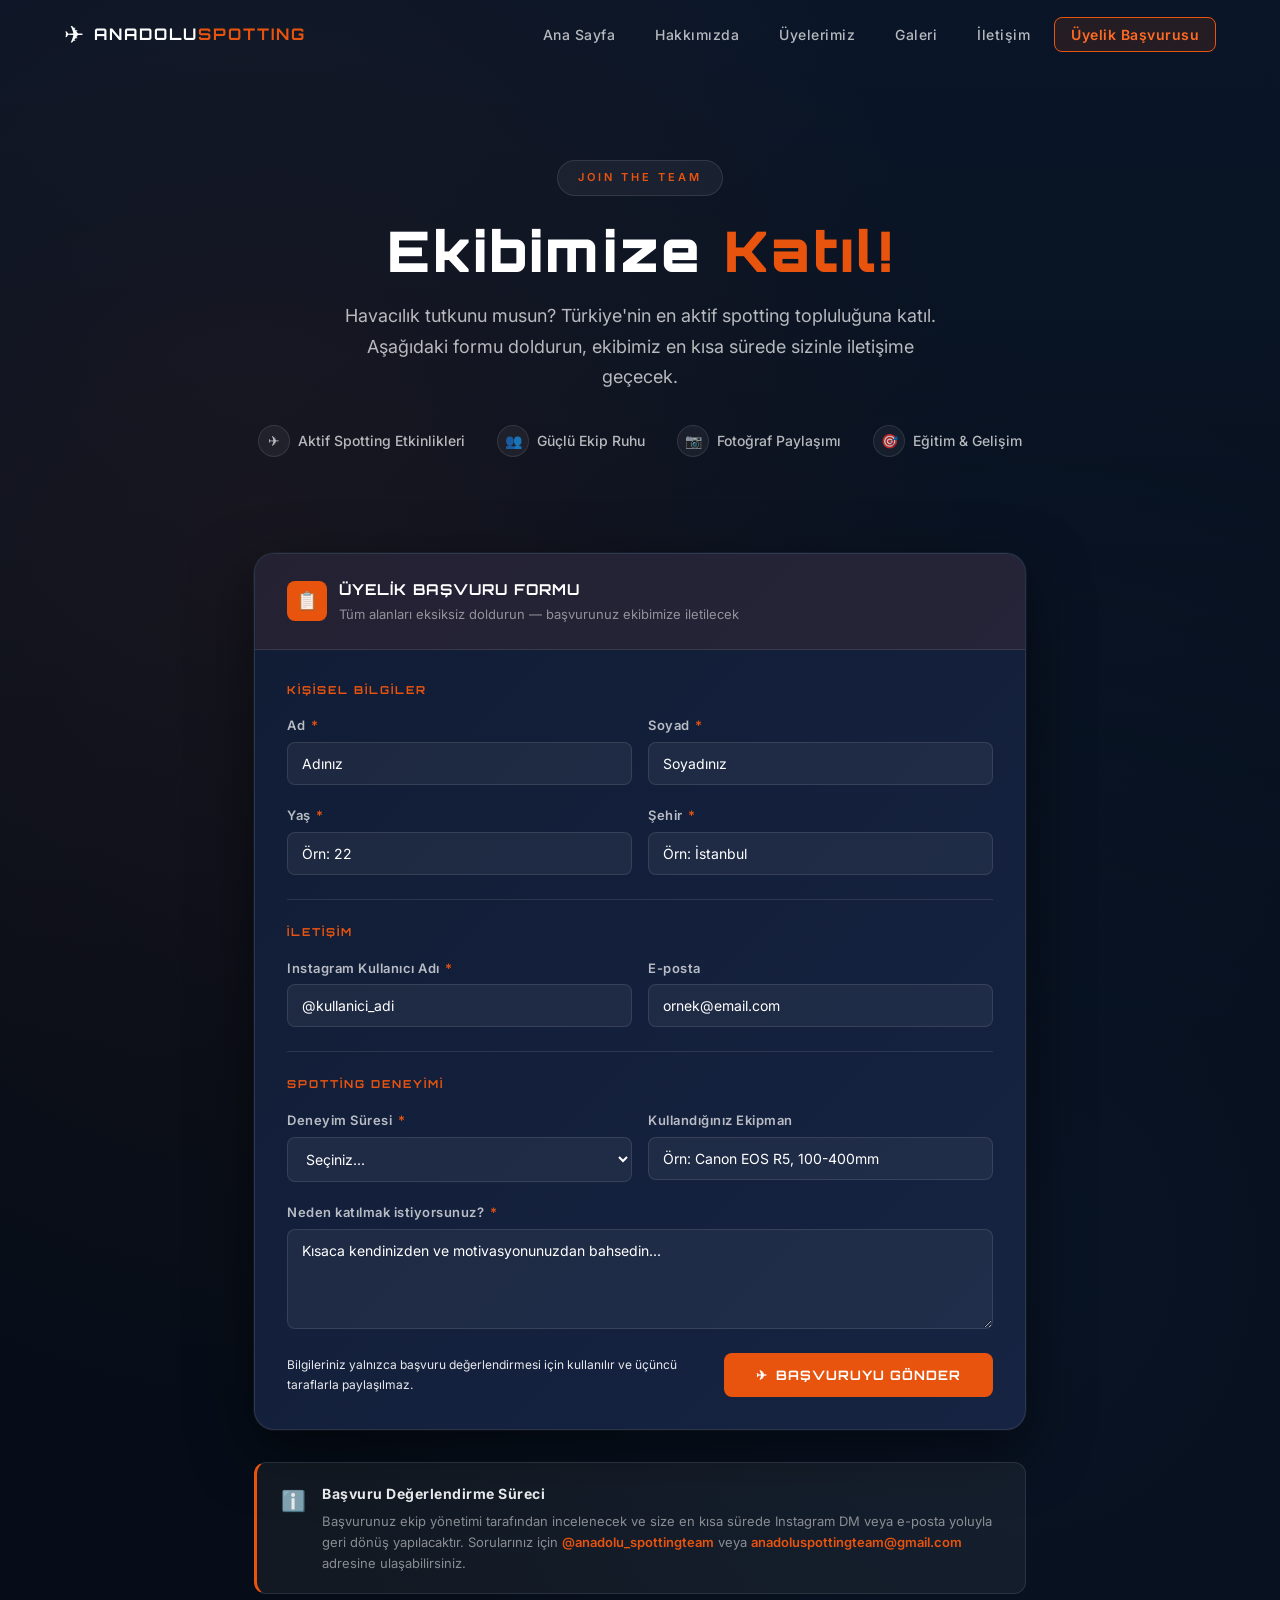
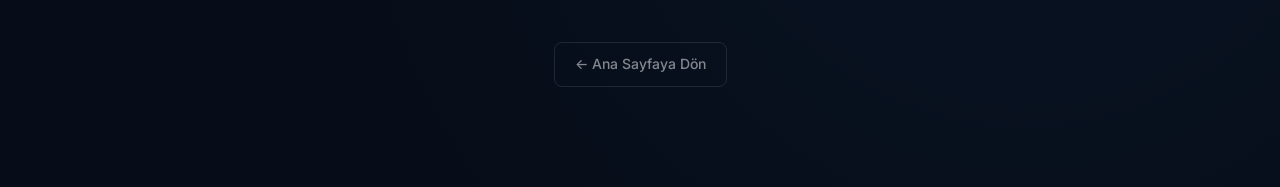
==== commit ef8dd0bf: "Add files via upload" ====
--- a/basvuru.html
+++ b/basvuru.html
@@ -137,17 +137,193 @@
       color: var(--white-50);
     }
 
-    .form-iframe-wrap {
-      position: relative;
-      background: #fff;
-    }
-
-    .form-iframe-wrap iframe {
-      display: block;
+    /* ===== NATIVE FORM ===== */
+    .app-form {
+      padding: 32px;
+      display: flex;
+      flex-direction: column;
+      gap: 20px;
+    }
+
+    .form-row {
+      display: grid;
+      grid-template-columns: 1fr 1fr;
+      gap: 16px;
+    }
+
+    .form-group {
+      display: flex;
+      flex-direction: column;
+      gap: 6px;
+    }
+
+    .form-group label {
+      font-size: 13px;
+      font-weight: 600;
+      color: var(--white-70);
+      letter-spacing: 0.5px;
+    }
+
+    .form-group label span.req {
+      color: var(--accent);
+      margin-left: 2px;
+    }
+
+    .form-group input,
+    .form-group select,
+    .form-group textarea {
+      background: var(--white-05);
+      border: 1px solid var(--white-10);
+      border-radius: var(--radius-sm);
+      padding: 12px 14px;
+      color: var(--white);
+      font-family: var(--font-body);
+      font-size: 14px;
+      transition: border-color 0.2s, background 0.2s;
+      outline: none;
       width: 100%;
-      height: 820px;
+      box-sizing: border-box;
+    }
+
+    .form-group select option {
+      background: #1a2035;
+      color: var(--white);
+    }
+
+    .form-group input::placeholder,
+    .form-group textarea::placeholder {
+      color: var(--white-30);
+    }
+
+    .form-group input:focus,
+    .form-group select:focus,
+    .form-group textarea:focus {
+      border-color: var(--accent);
+      background: rgba(232,83,14,0.05);
+    }
+
+    .form-group input.error,
+    .form-group select.error,
+    .form-group textarea.error {
+      border-color: #ef4444;
+    }
+
+    .field-error {
+      font-size: 12px;
+      color: #f87171;
+      display: none;
+    }
+
+    .field-error.show { display: block; }
+
+    .form-group textarea {
+      resize: vertical;
+      min-height: 100px;
+    }
+
+    .form-divider {
       border: none;
-    }
+      border-top: 1px solid var(--white-10);
+      margin: 4px 0;
+    }
+
+    .form-section-title {
+      font-family: var(--font-display);
+      font-size: 11px;
+      font-weight: 700;
+      letter-spacing: 2px;
+      color: var(--accent);
+      text-transform: uppercase;
+      margin-bottom: -4px;
+    }
+
+    .form-submit-row {
+      display: flex;
+      align-items: center;
+      justify-content: space-between;
+      gap: 16px;
+      flex-wrap: wrap;
+      margin-top: 4px;
+    }
+
+    .form-privacy {
+      font-size: 12px;
+      color: var(--white-40);
+      flex: 1;
+      min-width: 200px;
+    }
+
+    .btn-submit {
+      display: inline-flex;
+      align-items: center;
+      gap: 8px;
+      padding: 14px 32px;
+      background: var(--accent);
+      color: white;
+      border: none;
+      border-radius: var(--radius-sm);
+      font-family: var(--font-display);
+      font-size: 13px;
+      font-weight: 700;
+      letter-spacing: 1px;
+      cursor: pointer;
+      transition: background 0.2s, transform 0.1s;
+      white-space: nowrap;
+    }
+
+    .btn-submit:hover { background: var(--accent-hover); }
+    .btn-submit:active { transform: scale(0.98); }
+    .btn-submit:disabled { opacity: 0.6; cursor: not-allowed; }
+
+    /* ===== SUCCESS STATE ===== */
+    .form-success {
+      display: none;
+      padding: 48px 32px;
+      text-align: center;
+      flex-direction: column;
+      align-items: center;
+      gap: 16px;
+    }
+
+    .form-success.show { display: flex; }
+
+    .success-icon {
+      width: 72px; height: 72px;
+      background: rgba(34,197,94,0.15);
+      border: 2px solid #22c55e;
+      border-radius: 50%;
+      display: flex; align-items: center; justify-content: center;
+      font-size: 32px;
+    }
+
+    .success-title {
+      font-family: var(--font-display);
+      font-size: 20px;
+      font-weight: 700;
+      color: var(--white);
+      letter-spacing: 1px;
+    }
+
+    .success-desc {
+      font-size: 14px;
+      color: var(--white-60);
+      max-width: 400px;
+      line-height: 1.6;
+    }
+
+    .form-alert {
+      padding: 12px 16px;
+      border-radius: var(--radius-sm);
+      font-size: 13px;
+      font-weight: 500;
+      display: none;
+      align-items: center;
+      gap: 8px;
+    }
+
+    .form-alert.show { display: flex; }
+    .form-alert.error { background: rgba(239,68,68,0.1); border: 1px solid rgba(239,68,68,0.3); color: #fca5a5; }
+    .form-alert.info  { background: rgba(59,130,246,0.1); border: 1px solid rgba(59,130,246,0.3); color: #93c5fd; }
 
     /* ===== NOTICE CARD ===== */
     .notice-card {
@@ -231,13 +407,15 @@
       .basvuru-features { gap: 20px; }
       .form-wrapper, .notice-card { padding: 0 16px; }
       .form-card-header { padding: 18px 20px; }
-      .form-iframe-wrap iframe { height: 1000px; }
+      .app-form { padding: 20px; gap: 16px; }
+      .form-row { grid-template-columns: 1fr; }
       .notice-inner { flex-direction: column; gap: 10px; }
+      .form-submit-row { flex-direction: column; align-items: stretch; }
+      .btn-submit { justify-content: center; }
     }
 
     @media (max-width: 480px) {
       .basvuru-features { flex-direction: column; align-items: center; }
-      .form-iframe-wrap iframe { height: 1100px; }
     }
   </style>
 </head>
@@ -305,21 +483,101 @@
           <div class="form-card-header-icon">&#128203;</div>
           <div class="form-card-header-text">
             <h3>ÜYELİK BAŞVURU FORMU</h3>
-            <p>Tüm alanları eksiksiz doldurun — Google Forms üzerinden gönderilir</p>
+            <p>Tüm alanları eksiksiz doldurun — başvurunuz ekibimize iletilecek</p>
           </div>
         </div>
-        <div class="form-iframe-wrap">
-          <iframe
-            src="https://forms.gle/82b7p29Z9HsSeBM96"
-            title="Anadolu Spotting Team Üyelik Başvuru Formu"
-            allowfullscreen
-            loading="lazy"
-          >
-            Tarayıcınız iframe desteklemiyor.
-            <a href="https://forms.gle/82b7p29Z9HsSeBM96" target="_blank" rel="noopener">
-              Formu yeni sekmede açmak için tıklayın.
-            </a>
-          </iframe>
+
+        <!-- Hata / bilgi mesajı -->
+        <div class="app-form" id="appFormWrap">
+          <div class="form-alert" id="formAlert" role="alert"></div>
+
+          <p class="form-section-title">Kişisel Bilgiler</p>
+
+          <div class="form-row">
+            <div class="form-group">
+              <label for="fAd">Ad <span class="req">*</span></label>
+              <input type="text" id="fAd" name="ad" placeholder="Adınız" autocomplete="given-name">
+              <span class="field-error" id="errAd">Bu alan zorunludur.</span>
+            </div>
+            <div class="form-group">
+              <label for="fSoyad">Soyad <span class="req">*</span></label>
+              <input type="text" id="fSoyad" name="soyad" placeholder="Soyadınız" autocomplete="family-name">
+              <span class="field-error" id="errSoyad">Bu alan zorunludur.</span>
+            </div>
+          </div>
+
+          <div class="form-row">
+            <div class="form-group">
+              <label for="fYas">Yaş <span class="req">*</span></label>
+              <input type="number" id="fYas" name="yas" placeholder="Örn: 22" min="13" max="99">
+              <span class="field-error" id="errYas">Geçerli bir yaş girin (13-99).</span>
+            </div>
+            <div class="form-group">
+              <label for="fSehir">Şehir <span class="req">*</span></label>
+              <input type="text" id="fSehir" name="sehir" placeholder="Örn: İstanbul" autocomplete="address-level2">
+              <span class="field-error" id="errSehir">Bu alan zorunludur.</span>
+            </div>
+          </div>
+
+          <hr class="form-divider">
+          <p class="form-section-title">İletişim</p>
+
+          <div class="form-row">
+            <div class="form-group">
+              <label for="fInstagram">Instagram Kullanıcı Adı <span class="req">*</span></label>
+              <input type="text" id="fInstagram" name="instagram" placeholder="@kullanici_adi">
+              <span class="field-error" id="errInstagram">Bu alan zorunludur.</span>
+            </div>
+            <div class="form-group">
+              <label for="fEposta">E-posta</label>
+              <input type="email" id="fEposta" name="eposta" placeholder="ornek@email.com" autocomplete="email">
+              <span class="field-error" id="errEposta">Geçerli bir e-posta adresi girin.</span>
+            </div>
+          </div>
+
+          <hr class="form-divider">
+          <p class="form-section-title">Spotting Deneyimi</p>
+
+          <div class="form-row">
+            <div class="form-group">
+              <label for="fDeneyim">Deneyim Süresi <span class="req">*</span></label>
+              <select id="fDeneyim" name="deneyim">
+                <option value="" disabled selected>Seçiniz...</option>
+                <option value="yeni">Yeni Başlıyorum</option>
+                <option value="1-2yil">1–2 Yıl</option>
+                <option value="3-5yil">3–5 Yıl</option>
+                <option value="5+yil">5+ Yıl</option>
+              </select>
+              <span class="field-error" id="errDeneyim">Lütfen bir seçenek seçin.</span>
+            </div>
+            <div class="form-group">
+              <label for="fEkipman">Kullandığınız Ekipman</label>
+              <input type="text" id="fEkipman" name="ekipman" placeholder="Örn: Canon EOS R5, 100-400mm">
+            </div>
+          </div>
+
+          <div class="form-group">
+            <label for="fNeden">Neden katılmak istiyorsunuz? <span class="req">*</span></label>
+            <textarea id="fNeden" name="neden" placeholder="Kısaca kendinizden ve motivasyonunuzdan bahsedin..."></textarea>
+            <span class="field-error" id="errNeden">Lütfen kısa bir açıklama yazın.</span>
+          </div>
+
+          <div class="form-submit-row">
+            <p class="form-privacy">Bilgileriniz yalnızca başvuru değerlendirmesi için kullanılır ve üçüncü taraflarla paylaşılmaz.</p>
+            <button type="button" class="btn-submit" id="btnGonder" onclick="submitBasvuru()">
+              <span>&#9992;</span> BAŞVURUYU GÖNDER
+            </button>
+          </div>
+        </div>
+
+        <!-- Başarı ekranı -->
+        <div class="form-success" id="formSuccess">
+          <div class="success-icon">&#10003;</div>
+          <p class="success-title">Başvurunuz Alındı!</p>
+          <p class="success-desc">
+            Ekibimiz başvurunuzu inceleyecek ve en kısa sürede Instagram DM veya e-posta yoluyla size geri dönüş yapacaktır.
+          </p>
+          <a href="index.html" class="btn-submit" style="text-decoration:none;">&#8592; Ana Sayfaya Dön</a>
         </div>
       </div>
     </div>
@@ -353,7 +611,7 @@
   </div>
 
   <script>
-    // Navbar scroll effect (same as main page)
+    // Navbar scroll effect
     const navbar = document.getElementById('navbar');
     window.addEventListener('scroll', () => {
       navbar.classList.toggle('scrolled', window.scrollY > 50);
@@ -366,6 +624,103 @@
       navToggle.classList.toggle('active');
       navMenu.classList.toggle('open');
     });
+
+    function showAlert(msg, type = 'error') {
+      const el = document.getElementById('formAlert');
+      el.textContent = msg;
+      el.className = `form-alert show ${type}`;
+    }
+
+    function hideAlert() {
+      document.getElementById('formAlert').className = 'form-alert';
+    }
+
+    function getVal(id) {
+      return document.getElementById(id).value.trim();
+    }
+
+    function markError(id, errId, show) {
+      const input = document.getElementById(id);
+      const err   = document.getElementById(errId);
+      if (show) {
+        input.classList.add('error');
+        err.classList.add('show');
+      } else {
+        input.classList.remove('error');
+        err.classList.remove('show');
+      }
+    }
+
+    function validate() {
+      let ok = true;
+
+      const checks = [
+        ['fAd',        'errAd',       v => v.length > 0],
+        ['fSoyad',     'errSoyad',    v => v.length > 0],
+        ['fYas',       'errYas',      v => { const n = Number(v); return n >= 13 && n <= 99; }],
+        ['fSehir',     'errSehir',    v => v.length > 0],
+        ['fInstagram', 'errInstagram',v => v.length > 0],
+        ['fDeneyim',   'errDeneyim',  v => v.length > 0],
+        ['fNeden',     'errNeden',    v => v.length >= 10],
+      ];
+
+      for (const [id, errId, fn] of checks) {
+        const val = getVal(id);
+        const valid = fn(val);
+        markError(id, errId, !valid);
+        if (!valid) ok = false;
+      }
+
+      // E-posta opsiyonel ama doldurulduysa geçerli olmalı
+      const eposta = getVal('fEposta');
+      if (eposta && !/^[^\s@]+@[^\s@]+\.[^\s@]+$/.test(eposta)) {
+        markError('fEposta', 'errEposta', true);
+        ok = false;
+      } else {
+        markError('fEposta', 'errEposta', false);
+      }
+
+      return ok;
+    }
+
+    window.submitBasvuru = function() {
+      hideAlert();
+      if (!validate()) {
+        showAlert('Lütfen kırmızı işaretli alanları düzeltin.', 'error');
+        return;
+      }
+
+      const btn = document.getElementById('btnGonder');
+      btn.disabled = true;
+      btn.textContent = 'Gönderiliyor...';
+
+      const data = {
+        ad:        getVal('fAd'),
+        soyad:     getVal('fSoyad'),
+        yas:       Number(getVal('fYas')),
+        sehir:     getVal('fSehir'),
+        instagram: getVal('fInstagram'),
+        eposta:    getVal('fEposta') || '',
+        deneyim:   getVal('fDeneyim'),
+        ekipman:   getVal('fEkipman') || '',
+        neden:     getVal('fNeden'),
+        tarih:     new Date().toISOString()
+      };
+
+      // Başvuru verisini yerel olarak sakla
+      try {
+        const existing = JSON.parse(localStorage.getItem('ast_applications') || '[]');
+        existing.push(data);
+        localStorage.setItem('ast_applications', JSON.stringify(existing));
+      } catch (e) {
+        // depolama erişiminde hata olursa sessiz geç
+      }
+
+      setTimeout(() => {
+        document.getElementById('appFormWrap').style.display = 'none';
+        document.getElementById('formSuccess').classList.add('show');
+      }, 400);
+    };
   </script>
 </body>
 </html>
--- a/css/style.css
+++ b/css/style.css
@@ -489,11 +489,11 @@
   position: relative; z-index: 1;
 }
 .member-avatar {
-  width: 56px; height: 56px; min-width: 56px;
+  width: 64px; height: 64px; min-width: 64px;
   border-radius: 50%;
   display: flex; align-items: center; justify-content: center;
   font-family: var(--font-display);
-  font-size: 20px; font-weight: 800;
+  font-size: 22px; font-weight: 800;
   color: var(--white);
 }
 .member-avatar.manager-avatar {
@@ -522,10 +522,43 @@
   border: 1px solid rgba(245,158,11,0.3);
   color: var(--manager);
 }
+.role-candidate {
+  background: rgba(234,179,8,0.15);
+  border: 1px solid rgba(234,179,8,0.35);
+  color: #fbbf24;
+}
 .role-member {
   background: rgba(59,130,246,0.1);
   border: 1px solid rgba(59,130,246,0.2);
   color: var(--member);
+}
+.member-city {
+  display: flex;
+  align-items: center;
+  gap: 5px;
+  font-size: 11.5px;
+  color: var(--white-60);
+  margin-top: 6px;
+  font-weight: 500;
+}
+.member-city svg {
+  color: var(--accent);
+  flex-shrink: 0;
+}
+.featured-city {
+  display: flex;
+  align-items: center;
+  justify-content: center;
+  gap: 5px;
+  font-size: 11.5px;
+  color: var(--white-60);
+  margin-top: -6px;
+  margin-bottom: 14px;
+  font-weight: 500;
+}
+.featured-city svg {
+  color: var(--accent);
+  flex-shrink: 0;
 }
 .member-card-actions {
   margin-top: 16px; padding-top: 16px;
@@ -727,7 +760,7 @@
   background: linear-gradient(90deg, var(--accent), var(--manager), var(--member));
 }
 .modal-avatar {
-  width: 100px; height: 100px;
+  width: 110px; height: 110px;
   border-radius: 50%;
   display: flex; align-items: center; justify-content: center;
   margin: 0 auto 20px;
@@ -917,7 +950,25 @@
   .btn { width: 100%; max-width: 280px; justify-content: center; }
   .section { padding: 60px 0; }
   .section-header { margin-bottom: 40px; }
-  .members-grid { grid-template-columns: 1fr; }
+  .members-grid {
+    grid-template-columns: repeat(auto-fill, minmax(260px, 1fr));
+    gap: 14px;
+  }
+  .member-card { padding: 20px 18px; }
+  .member-avatar {
+    width: 68px; height: 68px; min-width: 68px;
+    font-size: 22px;
+  }
+  .modal-content {
+    max-width: 420px;
+    width: 92%;
+    max-height: 92vh;
+    overflow-y: auto;
+  }
+  .modal-header { padding: 36px 24px 24px; }
+  .modal-avatar { width: 84px; height: 84px; font-size: 30px; }
+  .modal-name { font-size: 20px; }
+  .modal-body-content { padding: 20px; }
   .gallery-grid { grid-template-columns: repeat(auto-fill, minmax(240px, 1fr)); }
 }
 
@@ -928,5 +979,27 @@
   .stat-number { font-size: 24px; }
   .container { padding: 0 16px; }
   .about-card, .contact-card { padding: 28px 20px; }
-  .modal-content { width: 95%; }
-}
+  .members-grid {
+    grid-template-columns: 1fr;
+    gap: 12px;
+  }
+  .member-card { padding: 16px 14px; }
+  .member-avatar {
+    width: 64px; height: 64px; min-width: 64px;
+    font-size: 21px;
+  }
+  .member-name { font-size: 15px; }
+  .modal-content {
+    width: 96%;
+    max-height: 90vh;
+    overflow-y: auto;
+    border-radius: var(--radius);
+  }
+  .modal-header { padding: 32px 18px 20px; }
+  .modal-avatar { width: 76px; height: 76px; font-size: 26px; margin-bottom: 14px; }
+  .modal-name { font-size: 18px; }
+  .modal-body-content { padding: 16px; }
+  .modal-detail { padding: 12px; gap: 10px; }
+  .modal-detail-icon { width: 34px; height: 34px; min-width: 34px; font-size: 15px; }
+  .modal-detail-value { font-size: 13px; }
+}
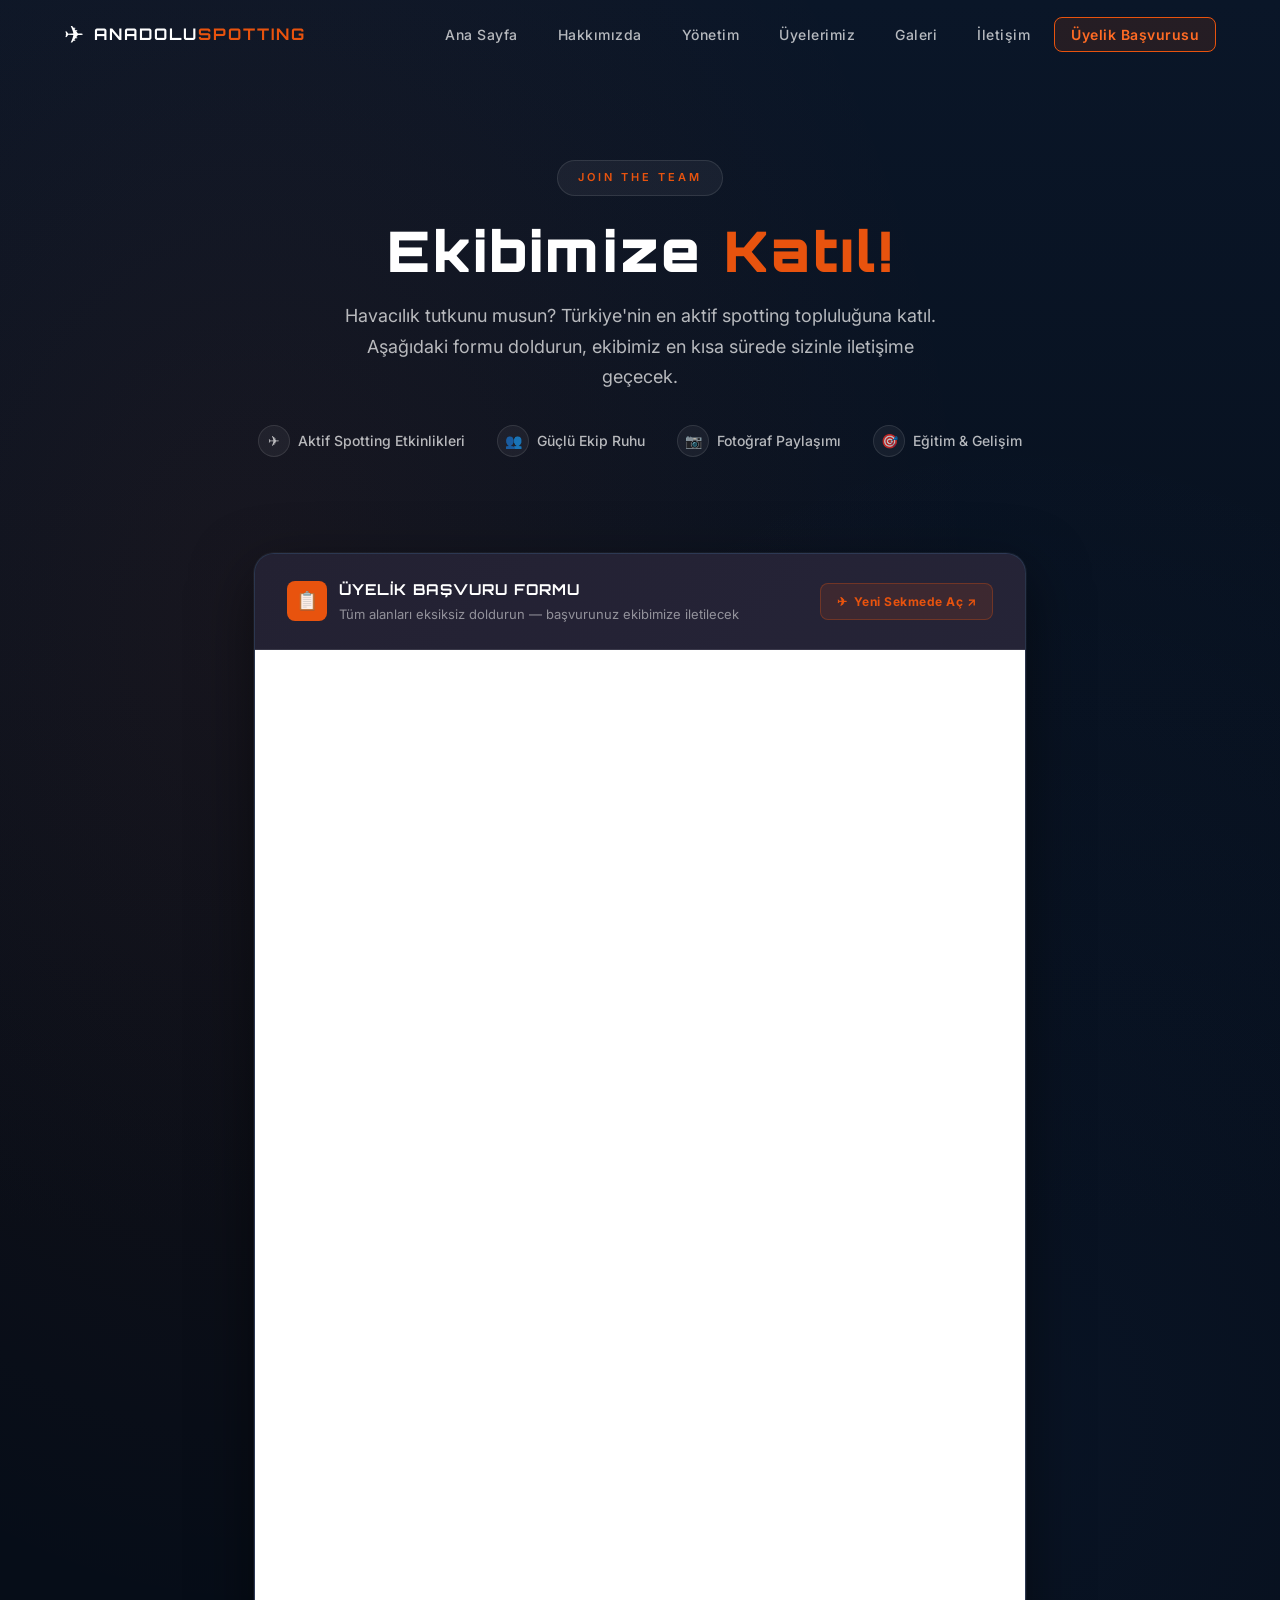
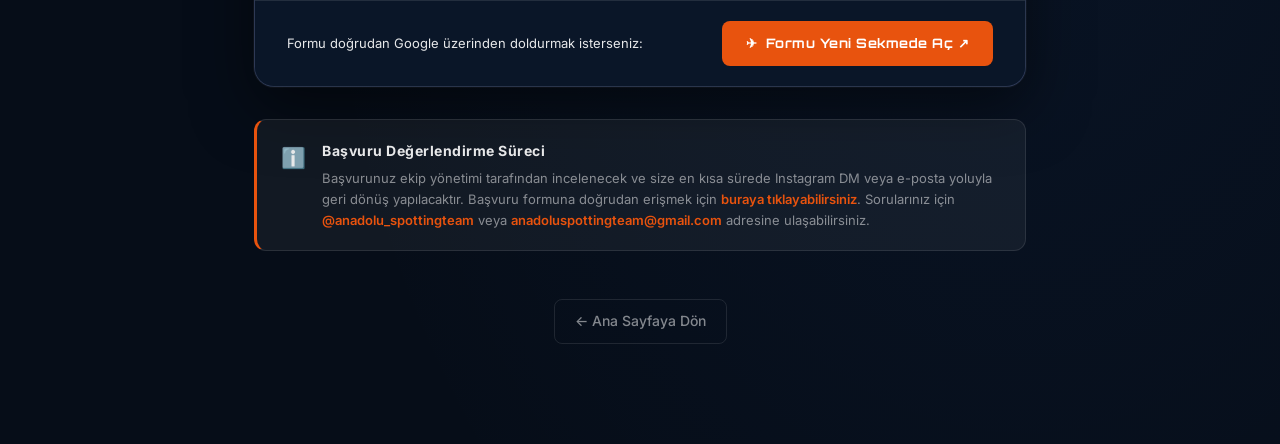
==== commit 9e9a55ee: "Add files via upload" ====
--- a/basvuru.html
+++ b/basvuru.html
@@ -111,6 +111,14 @@
       border-bottom: 1px solid var(--white-10);
       display: flex;
       align-items: center;
+      justify-content: space-between;
+      gap: 16px;
+      flex-wrap: wrap;
+    }
+
+    .form-card-header-main {
+      display: flex;
+      align-items: center;
       gap: 12px;
     }
 
@@ -137,193 +145,88 @@
       color: var(--white-50);
     }
 
-    /* ===== NATIVE FORM ===== */
-    .app-form {
-      padding: 32px;
-      display: flex;
-      flex-direction: column;
-      gap: 20px;
-    }
-
-    .form-row {
-      display: grid;
-      grid-template-columns: 1fr 1fr;
-      gap: 16px;
-    }
-
-    .form-group {
-      display: flex;
-      flex-direction: column;
+    .btn-header-external {
+      display: inline-flex;
+      align-items: center;
       gap: 6px;
-    }
-
-    .form-group label {
-      font-size: 13px;
-      font-weight: 600;
-      color: var(--white-70);
+      padding: 8px 16px;
+      background: rgba(232,83,14,0.12);
+      border: 1px solid rgba(232,83,14,0.3);
+      border-radius: var(--radius-sm);
+      color: var(--accent);
+      text-decoration: none;
+      font-size: 12px;
+      font-weight: 700;
       letter-spacing: 0.5px;
-    }
-
-    .form-group label span.req {
-      color: var(--accent);
-      margin-left: 2px;
-    }
-
-    .form-group input,
-    .form-group select,
-    .form-group textarea {
-      background: var(--white-05);
-      border: 1px solid var(--white-10);
-      border-radius: var(--radius-sm);
-      padding: 12px 14px;
-      color: var(--white);
-      font-family: var(--font-body);
-      font-size: 14px;
-      transition: border-color 0.2s, background 0.2s;
-      outline: none;
+      transition: all 0.2s ease;
+      white-space: nowrap;
+    }
+
+    .btn-header-external:hover {
+      background: var(--accent);
+      color: #fff;
+      transform: translateY(-1px);
+    }
+
+    /* ===== GOOGLE FORM IFRAME ===== */
+    .google-form-container {
+      position: relative;
       width: 100%;
-      box-sizing: border-box;
-    }
-
-    .form-group select option {
-      background: #1a2035;
-      color: var(--white);
-    }
-
-    .form-group input::placeholder,
-    .form-group textarea::placeholder {
-      color: var(--white-30);
-    }
-
-    .form-group input:focus,
-    .form-group select:focus,
-    .form-group textarea:focus {
-      border-color: var(--accent);
-      background: rgba(232,83,14,0.05);
-    }
-
-    .form-group input.error,
-    .form-group select.error,
-    .form-group textarea.error {
-      border-color: #ef4444;
-    }
-
-    .field-error {
-      font-size: 12px;
-      color: #f87171;
-      display: none;
-    }
-
-    .field-error.show { display: block; }
-
-    .form-group textarea {
-      resize: vertical;
-      min-height: 100px;
-    }
-
-    .form-divider {
+      min-height: 850px;
+      background: #ffffff;
+      overflow: hidden;
+    }
+
+    .google-form-iframe {
+      width: 100%;
+      min-height: 950px;
+      height: 100%;
       border: none;
+      display: block;
+      background: #fff;
+    }
+
+    .form-card-footer {
+      padding: 20px 32px;
+      background: rgba(10,22,40,0.95);
       border-top: 1px solid var(--white-10);
-      margin: 4px 0;
-    }
-
-    .form-section-title {
-      font-family: var(--font-display);
-      font-size: 11px;
-      font-weight: 700;
-      letter-spacing: 2px;
-      color: var(--accent);
-      text-transform: uppercase;
-      margin-bottom: -4px;
-    }
-
-    .form-submit-row {
       display: flex;
       align-items: center;
       justify-content: space-between;
       gap: 16px;
       flex-wrap: wrap;
-      margin-top: 4px;
-    }
-
-    .form-privacy {
-      font-size: 12px;
-      color: var(--white-40);
+    }
+
+    .form-footer-info {
+      font-size: 13px;
+      color: var(--white-60);
       flex: 1;
-      min-width: 200px;
-    }
-
-    .btn-submit {
+      min-width: 240px;
+    }
+
+    .btn-form-direct {
       display: inline-flex;
       align-items: center;
       gap: 8px;
-      padding: 14px 32px;
+      padding: 12px 24px;
       background: var(--accent);
-      color: white;
       border: none;
       border-radius: var(--radius-sm);
+      color: #fff;
+      text-decoration: none;
       font-family: var(--font-display);
       font-size: 13px;
       font-weight: 700;
-      letter-spacing: 1px;
-      cursor: pointer;
-      transition: background 0.2s, transform 0.1s;
+      letter-spacing: 0.5px;
+      transition: all 0.2s ease;
       white-space: nowrap;
     }
 
-    .btn-submit:hover { background: var(--accent-hover); }
-    .btn-submit:active { transform: scale(0.98); }
-    .btn-submit:disabled { opacity: 0.6; cursor: not-allowed; }
-
-    /* ===== SUCCESS STATE ===== */
-    .form-success {
-      display: none;
-      padding: 48px 32px;
-      text-align: center;
-      flex-direction: column;
-      align-items: center;
-      gap: 16px;
-    }
-
-    .form-success.show { display: flex; }
-
-    .success-icon {
-      width: 72px; height: 72px;
-      background: rgba(34,197,94,0.15);
-      border: 2px solid #22c55e;
-      border-radius: 50%;
-      display: flex; align-items: center; justify-content: center;
-      font-size: 32px;
-    }
-
-    .success-title {
-      font-family: var(--font-display);
-      font-size: 20px;
-      font-weight: 700;
-      color: var(--white);
-      letter-spacing: 1px;
-    }
-
-    .success-desc {
-      font-size: 14px;
-      color: var(--white-60);
-      max-width: 400px;
-      line-height: 1.6;
-    }
-
-    .form-alert {
-      padding: 12px 16px;
-      border-radius: var(--radius-sm);
-      font-size: 13px;
-      font-weight: 500;
-      display: none;
-      align-items: center;
-      gap: 8px;
-    }
-
-    .form-alert.show { display: flex; }
-    .form-alert.error { background: rgba(239,68,68,0.1); border: 1px solid rgba(239,68,68,0.3); color: #fca5a5; }
-    .form-alert.info  { background: rgba(59,130,246,0.1); border: 1px solid rgba(59,130,246,0.3); color: #93c5fd; }
+    .btn-form-direct:hover {
+      background: var(--accent-hover);
+      transform: translateY(-2px);
+      box-shadow: 0 4px 15px var(--accent-glow);
+    }
 
     /* ===== NOTICE CARD ===== */
     .notice-card {
@@ -406,12 +309,12 @@
       .basvuru-hero { padding: 40px 16px 32px; }
       .basvuru-features { gap: 20px; }
       .form-wrapper, .notice-card { padding: 0 16px; }
-      .form-card-header { padding: 18px 20px; }
-      .app-form { padding: 20px; gap: 16px; }
-      .form-row { grid-template-columns: 1fr; }
+      .form-card-header { padding: 18px 20px; flex-direction: column; align-items: flex-start; gap: 12px; }
+      .btn-header-external { width: 100%; justify-content: center; }
+      .form-card-footer { padding: 16px 20px; flex-direction: column; align-items: stretch; }
+      .btn-form-direct { width: 100%; justify-content: center; }
+      .google-form-container, .google-form-iframe { min-height: 850px; }
       .notice-inner { flex-direction: column; gap: 10px; }
-      .form-submit-row { flex-direction: column; align-items: stretch; }
-      .btn-submit { justify-content: center; }
     }
 
     @media (max-width: 480px) {
@@ -434,6 +337,7 @@
       <ul class="nav-menu" id="navMenu">
         <li><a href="index.html" class="nav-link">Ana Sayfa</a></li>
         <li><a href="index.html#about" class="nav-link">Hakkımızda</a></li>
+        <li><a href="index.html#management" class="nav-link">Yönetim</a></li>
         <li><a href="index.html#members" class="nav-link">Üyelerimiz</a></li>
         <li><a href="index.html#gallery" class="nav-link">Galeri</a></li>
         <li><a href="index.html#contact" class="nav-link">İletişim</a></li>
@@ -480,104 +384,35 @@
     <div class="form-wrapper">
       <div class="form-card">
         <div class="form-card-header">
-          <div class="form-card-header-icon">&#128203;</div>
-          <div class="form-card-header-text">
-            <h3>ÜYELİK BAŞVURU FORMU</h3>
-            <p>Tüm alanları eksiksiz doldurun — başvurunuz ekibimize iletilecek</p>
-          </div>
-        </div>
-
-        <!-- Hata / bilgi mesajı -->
-        <div class="app-form" id="appFormWrap">
-          <div class="form-alert" id="formAlert" role="alert"></div>
-
-          <p class="form-section-title">Kişisel Bilgiler</p>
-
-          <div class="form-row">
-            <div class="form-group">
-              <label for="fAd">Ad <span class="req">*</span></label>
-              <input type="text" id="fAd" name="ad" placeholder="Adınız" autocomplete="given-name">
-              <span class="field-error" id="errAd">Bu alan zorunludur.</span>
-            </div>
-            <div class="form-group">
-              <label for="fSoyad">Soyad <span class="req">*</span></label>
-              <input type="text" id="fSoyad" name="soyad" placeholder="Soyadınız" autocomplete="family-name">
-              <span class="field-error" id="errSoyad">Bu alan zorunludur.</span>
+          <div class="form-card-header-main">
+            <div class="form-card-header-icon">&#128203;</div>
+            <div class="form-card-header-text">
+              <h3>ÜYELİK BAŞVURU FORMU</h3>
+              <p>Tüm alanları eksiksiz doldurun — başvurunuz ekibimize iletilecek</p>
             </div>
           </div>
-
-          <div class="form-row">
-            <div class="form-group">
-              <label for="fYas">Yaş <span class="req">*</span></label>
-              <input type="number" id="fYas" name="yas" placeholder="Örn: 22" min="13" max="99">
-              <span class="field-error" id="errYas">Geçerli bir yaş girin (13-99).</span>
-            </div>
-            <div class="form-group">
-              <label for="fSehir">Şehir <span class="req">*</span></label>
-              <input type="text" id="fSehir" name="sehir" placeholder="Örn: İstanbul" autocomplete="address-level2">
-              <span class="field-error" id="errSehir">Bu alan zorunludur.</span>
-            </div>
+          <a href="https://docs.google.com/forms/d/e/1FAIpQLSdZNT9wfMrmsTljlFmlKXqLgaPo0YezGoInUdWQkRjWlM_9Uw/viewform?usp=dialog" target="_blank" rel="noopener" class="btn-header-external">
+            <span>&#9992;</span> Yeni Sekmede Aç &#8599;
+          </a>
+        </div>
+
+        <!-- GOOGLE FORM IFRAME -->
+        <div class="google-form-container">
+          <iframe
+            src="https://docs.google.com/forms/d/e/1FAIpQLSdZNT9wfMrmsTljlFmlKXqLgaPo0YezGoInUdWQkRjWlM_9Uw/viewform?embedded=true"
+            class="google-form-iframe"
+            title="Anadolu Spotting Team Üyelik Başvuru Formu">
+            Yükleniyor…
+          </iframe>
+        </div>
+
+        <div class="form-card-footer">
+          <div class="form-footer-info">
+            <span>Formu doğrudan Google üzerinden doldurmak isterseniz:</span>
           </div>
-
-          <hr class="form-divider">
-          <p class="form-section-title">İletişim</p>
-
-          <div class="form-row">
-            <div class="form-group">
-              <label for="fInstagram">Instagram Kullanıcı Adı <span class="req">*</span></label>
-              <input type="text" id="fInstagram" name="instagram" placeholder="@kullanici_adi">
-              <span class="field-error" id="errInstagram">Bu alan zorunludur.</span>
-            </div>
-            <div class="form-group">
-              <label for="fEposta">E-posta</label>
-              <input type="email" id="fEposta" name="eposta" placeholder="ornek@email.com" autocomplete="email">
-              <span class="field-error" id="errEposta">Geçerli bir e-posta adresi girin.</span>
-            </div>
-          </div>
-
-          <hr class="form-divider">
-          <p class="form-section-title">Spotting Deneyimi</p>
-
-          <div class="form-row">
-            <div class="form-group">
-              <label for="fDeneyim">Deneyim Süresi <span class="req">*</span></label>
-              <select id="fDeneyim" name="deneyim">
-                <option value="" disabled selected>Seçiniz...</option>
-                <option value="yeni">Yeni Başlıyorum</option>
-                <option value="1-2yil">1–2 Yıl</option>
-                <option value="3-5yil">3–5 Yıl</option>
-                <option value="5+yil">5+ Yıl</option>
-              </select>
-              <span class="field-error" id="errDeneyim">Lütfen bir seçenek seçin.</span>
-            </div>
-            <div class="form-group">
-              <label for="fEkipman">Kullandığınız Ekipman</label>
-              <input type="text" id="fEkipman" name="ekipman" placeholder="Örn: Canon EOS R5, 100-400mm">
-            </div>
-          </div>
-
-          <div class="form-group">
-            <label for="fNeden">Neden katılmak istiyorsunuz? <span class="req">*</span></label>
-            <textarea id="fNeden" name="neden" placeholder="Kısaca kendinizden ve motivasyonunuzdan bahsedin..."></textarea>
-            <span class="field-error" id="errNeden">Lütfen kısa bir açıklama yazın.</span>
-          </div>
-
-          <div class="form-submit-row">
-            <p class="form-privacy">Bilgileriniz yalnızca başvuru değerlendirmesi için kullanılır ve üçüncü taraflarla paylaşılmaz.</p>
-            <button type="button" class="btn-submit" id="btnGonder" onclick="submitBasvuru()">
-              <span>&#9992;</span> BAŞVURUYU GÖNDER
-            </button>
-          </div>
-        </div>
-
-        <!-- Başarı ekranı -->
-        <div class="form-success" id="formSuccess">
-          <div class="success-icon">&#10003;</div>
-          <p class="success-title">Başvurunuz Alındı!</p>
-          <p class="success-desc">
-            Ekibimiz başvurunuzu inceleyecek ve en kısa sürede Instagram DM veya e-posta yoluyla size geri dönüş yapacaktır.
-          </p>
-          <a href="index.html" class="btn-submit" style="text-decoration:none;">&#8592; Ana Sayfaya Dön</a>
+          <a href="https://docs.google.com/forms/d/e/1FAIpQLSdZNT9wfMrmsTljlFmlKXqLgaPo0YezGoInUdWQkRjWlM_9Uw/viewform?usp=dialog" target="_blank" rel="noopener" class="btn-form-direct">
+            <span>&#9992;</span> Formu Yeni Sekmede Aç &#8599;
+          </a>
         </div>
       </div>
     </div>
@@ -591,6 +426,8 @@
           <p>
             Başvurunuz ekip yönetimi tarafından incelenecek ve size en kısa sürede
             Instagram DM veya e-posta yoluyla geri dönüş yapılacaktır.
+            Başvuru formuna doğrudan erişmek için
+            <a href="https://docs.google.com/forms/d/e/1FAIpQLSdZNT9wfMrmsTljlFmlKXqLgaPo0YezGoInUdWQkRjWlM_9Uw/viewform?usp=dialog" target="_blank" rel="noopener">buraya tıklayabilirsiniz</a>.
             Sorularınız için
             <a href="https://www.instagram.com/anadolu_spottingteam/" target="_blank" rel="noopener">@anadolu_spottingteam</a>
             veya
@@ -622,105 +459,8 @@
     const navMenu = document.getElementById('navMenu');
     navToggle.addEventListener('click', () => {
       navToggle.classList.toggle('active');
-      navMenu.classList.toggle('open');
+      navMenu.classList.toggle('active');
     });
-
-    function showAlert(msg, type = 'error') {
-      const el = document.getElementById('formAlert');
-      el.textContent = msg;
-      el.className = `form-alert show ${type}`;
-    }
-
-    function hideAlert() {
-      document.getElementById('formAlert').className = 'form-alert';
-    }
-
-    function getVal(id) {
-      return document.getElementById(id).value.trim();
-    }
-
-    function markError(id, errId, show) {
-      const input = document.getElementById(id);
-      const err   = document.getElementById(errId);
-      if (show) {
-        input.classList.add('error');
-        err.classList.add('show');
-      } else {
-        input.classList.remove('error');
-        err.classList.remove('show');
-      }
-    }
-
-    function validate() {
-      let ok = true;
-
-      const checks = [
-        ['fAd',        'errAd',       v => v.length > 0],
-        ['fSoyad',     'errSoyad',    v => v.length > 0],
-        ['fYas',       'errYas',      v => { const n = Number(v); return n >= 13 && n <= 99; }],
-        ['fSehir',     'errSehir',    v => v.length > 0],
-        ['fInstagram', 'errInstagram',v => v.length > 0],
-        ['fDeneyim',   'errDeneyim',  v => v.length > 0],
-        ['fNeden',     'errNeden',    v => v.length >= 10],
-      ];
-
-      for (const [id, errId, fn] of checks) {
-        const val = getVal(id);
-        const valid = fn(val);
-        markError(id, errId, !valid);
-        if (!valid) ok = false;
-      }
-
-      // E-posta opsiyonel ama doldurulduysa geçerli olmalı
-      const eposta = getVal('fEposta');
-      if (eposta && !/^[^\s@]+@[^\s@]+\.[^\s@]+$/.test(eposta)) {
-        markError('fEposta', 'errEposta', true);
-        ok = false;
-      } else {
-        markError('fEposta', 'errEposta', false);
-      }
-
-      return ok;
-    }
-
-    window.submitBasvuru = function() {
-      hideAlert();
-      if (!validate()) {
-        showAlert('Lütfen kırmızı işaretli alanları düzeltin.', 'error');
-        return;
-      }
-
-      const btn = document.getElementById('btnGonder');
-      btn.disabled = true;
-      btn.textContent = 'Gönderiliyor...';
-
-      const data = {
-        ad:        getVal('fAd'),
-        soyad:     getVal('fSoyad'),
-        yas:       Number(getVal('fYas')),
-        sehir:     getVal('fSehir'),
-        instagram: getVal('fInstagram'),
-        eposta:    getVal('fEposta') || '',
-        deneyim:   getVal('fDeneyim'),
-        ekipman:   getVal('fEkipman') || '',
-        neden:     getVal('fNeden'),
-        tarih:     new Date().toISOString()
-      };
-
-      // Başvuru verisini yerel olarak sakla
-      try {
-        const existing = JSON.parse(localStorage.getItem('ast_applications') || '[]');
-        existing.push(data);
-        localStorage.setItem('ast_applications', JSON.stringify(existing));
-      } catch (e) {
-        // depolama erişiminde hata olursa sessiz geç
-      }
-
-      setTimeout(() => {
-        document.getElementById('appFormWrap').style.display = 'none';
-        document.getElementById('formSuccess').classList.add('show');
-      }, 400);
-    };
   </script>
 </body>
 </html>
--- a/css/style.css
+++ b/css/style.css
@@ -317,84 +317,207 @@
 }
 
 /* ===== FEATURED ===== */
+/* ===== FEATURED (YÖNETİM KADROSU) ===== */
 .featured-section {
   background: linear-gradient(180deg, var(--navy) 0%, var(--dark) 100%);
+  position: relative;
 }
 .featured-grid {
   display: grid;
-  grid-template-columns: repeat(auto-fit, minmax(220px, 1fr));
+  grid-template-columns: repeat(auto-fit, minmax(260px, 1fr));
   gap: 24px;
 }
 .featured-card {
-  background: var(--navy-light);
-  border: 1px solid var(--white-10);
+  background: linear-gradient(145deg, rgba(17,29,53,0.92) 0%, rgba(10,22,40,0.88) 100%);
+  border: 1px solid rgba(255,255,255,0.08);
   border-radius: var(--radius-lg);
-  padding: 32px 24px;
+  padding: 32px 24px 24px;
   text-align: center;
-  transition: var(--transition);
+  transition: all 0.35s cubic-bezier(0.2, 0.8, 0.2, 1);
   position: relative;
   overflow: hidden;
+  display: flex;
+  flex-direction: column;
+  align-items: center;
+  box-shadow: 0 10px 30px rgba(0,0,0,0.3);
+  backdrop-filter: blur(10px);
+  -webkit-backdrop-filter: blur(10px);
+  cursor: pointer;
 }
 .featured-card::before {
   content: '';
   position: absolute; top: 0; left: 0; right: 0;
   height: 3px;
-  background: linear-gradient(90deg, var(--accent), var(--manager));
+  background: linear-gradient(90deg, var(--accent), #f59e0b, #3b82f6);
 }
 .featured-card:hover {
-  transform: translateY(-6px);
-  border-color: var(--manager);
-  box-shadow: 0 20px 40px rgba(0,0,0,0.4);
+  transform: translateY(-8px);
+  border-color: rgba(245,158,11,0.5);
+  box-shadow: 0 20px 45px rgba(0,0,0,0.5), 0 0 25px rgba(245,158,11,0.15);
+}
+.featured-badge {
+  display: inline-flex;
+  align-items: center;
+  gap: 6px;
+  padding: 5px 14px;
+  border-radius: 50px;
+  font-size: 11px;
+  font-weight: 700;
+  letter-spacing: 1px;
+  margin-bottom: 20px;
+}
+.featured-avatar-wrap {
+  margin-bottom: 18px;
+  position: relative;
 }
 .featured-avatar {
-  width: 80px; height: 80px;
+  width: 92px; height: 92px;
   border-radius: 50%;
-  background: linear-gradient(135deg, var(--accent), var(--manager));
-  display: flex; align-items: center; justify-content: center;
-  margin: 0 auto 16px;
-  font-family: var(--font-display);
-  font-size: 28px; font-weight: 800;
+  position: relative;
+  overflow: hidden;
+  transition: transform 0.3s ease;
+  box-shadow: 0 8px 24px rgba(0,0,0,0.4);
+}
+.featured-card:hover .featured-avatar {
+  transform: scale(1.05);
+}
+.featured-avatar img {
+  width: 100%; height: 100%;
+  object-fit: cover;
+  object-position: center;
+  display: block;
+}
+.featured-info {
+  flex: 1;
+  display: flex;
+  flex-direction: column;
+  align-items: center;
+  width: 100%;
+}
+.featured-name {
+  font-size: 18px;
+  font-weight: 800;
   color: var(--white);
-  box-shadow: 0 4px 20px var(--accent-glow);
-}
-.featured-name {
-  font-size: 16px; font-weight: 700;
-  color: var(--white); margin-bottom: 8px;
-}
-.featured-role {
-  display: inline-block;
-  padding: 4px 14px;
-  background: rgba(245,158,11,0.15);
-  border: 1px solid rgba(245,158,11,0.3);
-  border-radius: 50px;
-  font-size: 11px; font-weight: 700;
-  letter-spacing: 1px;
-  color: var(--manager);
-  margin-bottom: 16px;
-}
-.featured-link {
-  display: inline-flex; align-items: center; gap: 6px;
-  color: var(--white-50); text-decoration: none;
-  font-size: 13px; transition: var(--transition);
-}
-.featured-link:hover { color: var(--accent); }
-
-/* ===== MEMBERS ===== */
-.members { background: var(--dark); }
+  margin-bottom: 4px;
+  letter-spacing: 0.3px;
+}
+.featured-handle {
+  font-size: 13px;
+  color: var(--white-50);
+  margin-bottom: 10px;
+  font-weight: 500;
+}
+.featured-actions {
+  width: 100%;
+  margin-top: 18px;
+  padding-top: 16px;
+  border-top: 1px solid rgba(255,255,255,0.06);
+}
+.featured-ig-btn {
+  display: flex;
+  align-items: center;
+  justify-content: center;
+  gap: 8px;
+  width: 100%;
+  padding: 10px 16px;
+  background: rgba(255,255,255,0.05);
+  border: 1px solid rgba(255,255,255,0.12);
+  border-radius: var(--radius-sm);
+  color: var(--white-90);
+  text-decoration: none;
+  font-size: 12.5px;
+  font-weight: 600;
+  letter-spacing: 0.3px;
+  transition: all 0.25s ease;
+}
+.featured-ig-btn:hover {
+  background: var(--accent);
+  border-color: var(--accent);
+  color: #fff;
+  transform: translateY(-2px);
+  box-shadow: 0 4px 15px var(--accent-glow);
+}
+.btn-arrow {
+  font-size: 14px;
+  transition: transform 0.2s ease;
+}
+.featured-ig-btn:hover .btn-arrow {
+  transform: translate(2px, -2px);
+}
+
+/* ===== ROLE BADGES (Hierarchy System) ===== */
+.role-president {
+  background: linear-gradient(135deg, rgba(232,83,14,0.2) 0%, rgba(245,158,11,0.25) 100%);
+  border: 1px solid rgba(245,158,11,0.5);
+  color: #fbbf24;
+  box-shadow: 0 0 12px rgba(245,158,11,0.2);
+}
+.role-vice-president {
+  background: rgba(245,158,11,0.16);
+  border: 1px solid rgba(245,158,11,0.4);
+  color: #fcd34d;
+}
+.role-senior-board {
+  background: rgba(147,51,234,0.18);
+  border: 1px solid rgba(168,85,247,0.4);
+  color: #c084fc;
+}
+.role-board {
+  background: rgba(59,130,246,0.18);
+  border: 1px solid rgba(96,165,250,0.4);
+  color: #93c5fd;
+}
+.role-candidate {
+  background: rgba(234,179,8,0.14);
+  border: 1px solid rgba(234,179,8,0.35);
+  color: #fde047;
+}
+.role-member {
+  background: rgba(59,130,246,0.1);
+  border: 1px solid rgba(59,130,246,0.25);
+  color: #60a5fa;
+}
+
+/* ===== AVATAR BORDERS & GLOWS ===== */
+.avatar-mgr {
+  border: 2.5px solid #f59e0b;
+  box-shadow: 0 0 16px rgba(245,158,11,0.35);
+}
+.avatar-mbr {
+  border: 2px solid rgba(59,130,246,0.5);
+  box-shadow: 0 0 12px rgba(59,130,246,0.2);
+}
+.has-custom-photo img {
+  width: 100%; height: 100%;
+  object-fit: cover;
+  object-position: center;
+  border-radius: 50%;
+  display: block;
+}
+.is-default-avatar img {
+  width: 100%; height: 100%;
+  object-fit: cover;
+  border-radius: 50%;
+  display: block;
+  background: #0d1a30;
+}
+
+/* ===== MEMBERS GRID & CARDS ===== */
+.members { background: var(--dark); position: relative; }
 .members-controls {
   display: flex; flex-direction: column; align-items: center;
   gap: 20px; margin-bottom: 48px;
 }
 .search-box {
-  position: relative; width: 100%; max-width: 480px;
+  position: relative; width: 100%; max-width: 560px;
 }
 .search-icon {
-  position: absolute; left: 16px; top: 50%;
+  position: absolute; left: 18px; top: 50%;
   transform: translateY(-50%);
   font-size: 16px; color: var(--white-50);
 }
 .search-box input {
-  width: 100%; padding: 14px 44px 14px 44px;
+  width: 100%; padding: 15px 48px 15px 48px;
   background: var(--navy-light);
   border: 1px solid var(--white-10);
   border-radius: var(--radius);
@@ -402,14 +525,16 @@
   font-family: var(--font);
   transition: var(--transition);
   outline: none;
+  box-shadow: 0 4px 20px rgba(0,0,0,0.2);
 }
 .search-box input:focus {
   border-color: var(--accent);
   box-shadow: 0 0 0 3px var(--accent-glow);
+  background: #14223d;
 }
 .search-box input::placeholder { color: var(--white-50); }
 .search-clear {
-  position: absolute; right: 12px; top: 50%;
+  position: absolute; right: 14px; top: 50%;
   transform: translateY(-50%);
   background: none; border: none;
   color: var(--white-50); font-size: 20px;
@@ -420,11 +545,11 @@
 .search-clear.visible { display: block; }
 .search-clear:hover { color: var(--white); }
 .filter-buttons {
-  display: flex; gap: 8px; flex-wrap: wrap;
+  display: flex; gap: 10px; flex-wrap: wrap;
   justify-content: center;
 }
 .filter-btn {
-  padding: 10px 20px;
+  padding: 10px 22px;
   background: var(--navy-light);
   border: 1px solid var(--white-10);
   border-radius: var(--radius-sm);
@@ -438,6 +563,7 @@
   background: var(--accent);
   border-color: var(--accent);
   color: var(--white);
+  box-shadow: 0 4px 15px var(--accent-glow);
 }
 .filter-count {
   padding: 2px 8px;
@@ -446,133 +572,190 @@
   font-size: 11px;
 }
 .filter-btn.active .filter-count {
-  background: rgba(255,255,255,0.2);
+  background: rgba(255,255,255,0.25);
 }
 
 .members-grid {
   display: grid;
-  grid-template-columns: repeat(auto-fill, minmax(280px, 1fr));
-  gap: 20px;
+  grid-template-columns: repeat(auto-fill, minmax(290px, 1fr));
+  gap: 22px;
 }
 
 .member-card {
-  background: var(--navy-light);
-  border: 1px solid var(--white-10);
+  background: linear-gradient(145deg, rgba(17,29,53,0.85) 0%, rgba(10,22,40,0.8) 100%);
+  border: 1px solid rgba(255,255,255,0.08);
   border-radius: var(--radius-lg);
-  padding: 28px 24px;
-  transition: var(--transition);
+  padding: 22px 20px;
+  transition: all 0.3s cubic-bezier(0.2, 0.8, 0.2, 1);
   cursor: pointer;
   position: relative;
   overflow: hidden;
-  animation: cardIn 0.5s ease-out both;
+  display: flex;
+  flex-direction: column;
+  justify-content: space-between;
+  box-shadow: 0 6px 20px rgba(0,0,0,0.25);
+  backdrop-filter: blur(8px);
+  -webkit-backdrop-filter: blur(8px);
+  animation: cardIn 0.4s ease-out both;
 }
 .member-card::after {
   content: '';
   position: absolute; top: 0; left: 0;
   width: 100%; height: 100%;
-  background: linear-gradient(135deg, var(--accent-glow) 0%, transparent 50%);
-  opacity: 0; transition: var(--transition);
+  background: linear-gradient(135deg, rgba(232,83,14,0.08) 0%, transparent 60%);
+  opacity: 0; transition: opacity 0.3s ease;
   pointer-events: none;
 }
 .member-card:hover {
-  transform: translateY(-4px);
-  border-color: var(--accent);
-  box-shadow: 0 16px 40px rgba(0,0,0,0.4);
+  transform: translateY(-5px);
+  border-color: rgba(232,83,14,0.4);
+  box-shadow: 0 16px 36px rgba(0,0,0,0.4), 0 0 20px rgba(232,83,14,0.12);
 }
 .member-card:hover::after { opacity: 1; }
-@keyframes cardIn {
-  from { opacity: 0; transform: translateY(20px); }
-  to { opacity: 1; transform: translateY(0); }
-}
-.member-card-top {
-  display: flex; align-items: center; gap: 16px;
-  position: relative; z-index: 1;
-}
-.member-avatar {
-  width: 64px; height: 64px; min-width: 64px;
-  border-radius: 50%;
-  display: flex; align-items: center; justify-content: center;
-  font-family: var(--font-display);
-  font-size: 22px; font-weight: 800;
-  color: var(--white);
-}
-.member-avatar.manager-avatar {
-  background: linear-gradient(135deg, var(--accent), var(--manager));
-  box-shadow: 0 4px 15px var(--accent-glow);
-}
-.member-avatar.member-avatar-blue {
-  background: linear-gradient(135deg, var(--navy-mid), var(--member));
-  box-shadow: 0 4px 15px rgba(59,130,246,0.2);
-}
-.member-info { flex: 1; min-width: 0; position: relative; z-index: 1; }
-.member-name {
-  font-size: 16px; font-weight: 700;
-  color: var(--white);
-  white-space: nowrap; overflow: hidden; text-overflow: ellipsis;
-}
-.member-role {
-  display: inline-block; margin-top: 6px;
-  padding: 3px 12px;
-  border-radius: 50px;
-  font-size: 11px; font-weight: 700;
-  letter-spacing: 0.5px;
-}
-.role-manager {
-  background: rgba(245,158,11,0.15);
-  border: 1px solid rgba(245,158,11,0.3);
-  color: var(--manager);
-}
-.role-candidate {
-  background: rgba(234,179,8,0.15);
-  border: 1px solid rgba(234,179,8,0.35);
-  color: #fbbf24;
-}
-.role-member {
-  background: rgba(59,130,246,0.1);
-  border: 1px solid rgba(59,130,246,0.2);
-  color: var(--member);
-}
-.member-city {
+
+.member-card-header {
   display: flex;
   align-items: center;
+  gap: 16px;
+  position: relative;
+  z-index: 1;
+}
+.member-avatar-box {
+  flex-shrink: 0;
+}
+.member-avatar {
+  width: 66px; height: 66px; min-width: 66px;
+  border-radius: 50%;
+  overflow: hidden;
+  transition: transform 0.25s ease;
+}
+.member-card:hover .member-avatar {
+  transform: scale(1.06);
+}
+.member-avatar img {
+  width: 100%; height: 100%;
+  object-fit: cover;
+  object-position: center;
+  border-radius: 50%;
+  display: block;
+}
+.member-primary {
+  flex: 1;
+  min-width: 0;
+}
+.member-title-row {
+  margin-bottom: 2px;
+}
+.member-card-name {
+  font-size: 16px;
+  font-weight: 700;
+  color: var(--white);
+  display: block;
+  white-space: nowrap;
+  overflow: hidden;
+  text-overflow: ellipsis;
+  letter-spacing: 0.2px;
+}
+.member-card-handle {
+  font-size: 12.5px;
+  color: var(--white-50);
+  margin-bottom: 6px;
+  white-space: nowrap;
+  overflow: hidden;
+  text-overflow: ellipsis;
+}
+.member-badge-row {
+  display: flex;
+  align-items: center;
+}
+.member-role-badge {
+  display: inline-flex;
+  align-items: center;
   gap: 5px;
-  font-size: 11.5px;
-  color: var(--white-60);
-  margin-top: 6px;
+  padding: 3px 10px;
+  border-radius: 50px;
+  font-size: 11px;
+  font-weight: 700;
+  letter-spacing: 0.4px;
+}
+.role-icon {
+  font-size: 11px;
+}
+
+/* Location and ICAO Chips */
+.member-card-details {
+  margin-top: 14px;
+  min-height: 24px;
+  display: flex;
+  align-items: center;
+  position: relative;
+  z-index: 1;
+}
+.member-location {
+  display: inline-flex;
+  align-items: center;
+  gap: 6px;
+  font-size: 12px;
+  color: var(--white-70);
   font-weight: 500;
 }
-.member-city svg {
+.icao-badge {
+  display: inline-block;
+  padding: 2px 7px;
+  background: rgba(59,130,246,0.18);
+  border: 1px solid rgba(59,130,246,0.4);
+  border-radius: 4px;
+  font-family: var(--font-display);
+  font-size: 10.5px;
+  font-weight: 700;
+  letter-spacing: 1px;
+  color: #93c5fd;
+}
+.city-name {
+  color: var(--white-70);
+}
+
+.member-card-actions {
+  margin-top: 16px;
+  padding-top: 14px;
+  border-top: 1px solid rgba(255,255,255,0.06);
+  position: relative;
+  z-index: 1;
+}
+.member-profile-btn {
+  display: inline-flex;
+  align-items: center;
+  justify-content: space-between;
+  width: 100%;
+  padding: 8px 14px;
+  background: rgba(255,255,255,0.04);
+  border: 1px solid rgba(255,255,255,0.08);
+  border-radius: var(--radius-sm);
+  color: var(--white-70);
+  text-decoration: none;
+  font-size: 12.5px;
+  font-weight: 500;
+  transition: all 0.2s ease;
+}
+.member-profile-btn:hover {
+  background: rgba(232,83,14,0.15);
+  border-color: rgba(232,83,14,0.4);
+  color: #fff;
+  transform: translateY(-1px);
+}
+.member-profile-btn svg {
   color: var(--accent);
   flex-shrink: 0;
 }
-.featured-city {
-  display: flex;
-  align-items: center;
-  justify-content: center;
-  gap: 5px;
-  font-size: 11.5px;
-  color: var(--white-60);
-  margin-top: -6px;
-  margin-bottom: 14px;
-  font-weight: 500;
-}
-.featured-city svg {
+.arrow-sym {
+  font-size: 13px;
+  color: var(--white-40);
+  transition: transform 0.2s ease, color 0.2s ease;
+}
+.member-profile-btn:hover .arrow-sym {
+  transform: translate(2px, -2px);
   color: var(--accent);
-  flex-shrink: 0;
-}
-.member-card-actions {
-  margin-top: 16px; padding-top: 16px;
-  border-top: 1px solid var(--white-05);
-  position: relative; z-index: 1;
-}
-.member-profile-link {
-  display: inline-flex; align-items: center; gap: 8px;
-  color: var(--white-50); text-decoration: none;
-  font-size: 13px; font-weight: 500;
-  transition: var(--transition);
-}
-.member-profile-link:hover { color: var(--accent); }
-.member-profile-link svg { flex-shrink: 0; }
+}
 
 .no-results {
   display: none; text-align: center;
@@ -581,39 +764,17 @@
 .no-results.visible { display: block; }
 .no-results-icon { font-size: 48px; display: block; margin-bottom: 16px; }
 
-/* ===== PHOTO AVATARS ===== */
-.has-photo {
-  padding: 0 !important;
-  overflow: hidden;
-}
-.has-photo img {
-  width: 100%; height: 100%;
-  object-fit: cover;
-  border-radius: 50%;
-  display: block;
-}
-.featured-avatar.has-photo,
-.member-avatar.has-photo,
-.modal-avatar.has-photo {
-  background: none;
-  box-shadow: 0 4px 15px rgba(0,0,0,0.3);
-  border: 2px solid var(--white-20);
-}
-.featured-avatar.has-photo:hover,
-.member-avatar.has-photo:hover {
-  border-color: var(--accent);
-}
-
 /* ===== GALLERY ===== */
 .gallery {
   background: var(--navy);
+  position: relative;
 }
 .gallery-categories {
-  display: flex; gap: 8px; flex-wrap: wrap;
+  display: flex; gap: 10px; flex-wrap: wrap;
   justify-content: center; margin-bottom: 40px;
 }
 .gallery-cat-btn {
-  padding: 10px 20px;
+  padding: 10px 22px;
   background: var(--navy-light);
   border: 1px solid var(--white-10);
   border-radius: var(--radius-sm);
@@ -626,69 +787,93 @@
   background: var(--accent);
   border-color: var(--accent);
   color: var(--white);
+  box-shadow: 0 4px 15px var(--accent-glow);
 }
 .gallery-grid {
   display: grid;
-  grid-template-columns: repeat(auto-fill, minmax(280px, 1fr));
-  gap: 20px;
+  grid-template-columns: repeat(auto-fill, minmax(290px, 1fr));
+  gap: 22px;
 }
 .gallery-item {
+  background: var(--navy-light);
   border-radius: var(--radius-lg);
   overflow: hidden;
   cursor: pointer;
-  transition: var(--transition);
+  transition: all 0.3s cubic-bezier(0.2, 0.8, 0.2, 1);
   border: 1px solid var(--white-10);
+  box-shadow: 0 8px 24px rgba(0,0,0,0.3);
 }
 .gallery-item:hover {
-  transform: translateY(-4px);
-  box-shadow: 0 20px 40px rgba(0,0,0,0.4);
+  transform: translateY(-6px);
+  box-shadow: 0 20px 40px rgba(0,0,0,0.5);
   border-color: var(--accent);
 }
 .gallery-item.hidden { display: none; }
 .gallery-img {
   height: 220px; position: relative;
   overflow: hidden;
+  background: #060d18;
 }
 .gallery-img img {
   width: 100%; height: 100%;
   object-fit: cover;
+  object-position: center;
   transition: transform 0.5s ease;
-}
-.gallery-item:hover .gallery-img img { transform: scale(1.05); }
-.gallery-placeholder {
-  display: flex; flex-direction: column;
-  align-items: center; justify-content: center;
-  height: 100%;
-  color: var(--white-50);
-}
-.gallery-placeholder span { font-size: 48px; margin-bottom: 8px; }
-.gallery-placeholder p { font-size: 13px; }
+  display: block;
+}
+.gallery-item:hover .gallery-img img { transform: scale(1.08); }
+.gallery-hover-overlay {
+  position: absolute; inset: 0;
+  background: rgba(6,13,24,0.4);
+  display: flex; align-items: center; justify-content: center;
+  opacity: 0;
+  transition: opacity 0.3s ease;
+}
+.gallery-item:hover .gallery-hover-overlay {
+  opacity: 1;
+}
+.gallery-zoom-icon {
+  font-size: 24px;
+  color: #fff;
+  background: rgba(232,83,14,0.85);
+  width: 46px; height: 46px;
+  border-radius: 50%;
+  display: flex; align-items: center; justify-content: center;
+  transform: scale(0.8);
+  transition: transform 0.3s ease;
+}
+.gallery-item:hover .gallery-zoom-icon {
+  transform: scale(1);
+}
 .gallery-info {
   padding: 16px 20px;
   background: var(--navy-light);
 }
 .gallery-info h4 {
-  font-size: 15px; font-weight: 700; color: var(--white);
+  font-size: 15.5px; font-weight: 700; color: var(--white);
   margin-bottom: 4px;
 }
-.gallery-info p { font-size: 13px; color: var(--white-50); }
-.gallery-note {
-  text-align: center; margin-top: 40px;
-  padding: 20px;
-  background: var(--white-05);
-  border-radius: var(--radius);
-  color: var(--white-50); font-size: 14px;
-}
-.gallery-note code {
-  background: var(--white-10);
-  padding: 2px 8px; border-radius: 4px;
-  color: var(--accent);
+.gallery-airline {
+  font-size: 13px; color: var(--white-70);
+  margin-bottom: 6px;
+}
+.gallery-badge {
+  display: inline-block;
+  padding: 3px 8px;
+  background: rgba(232,83,14,0.12);
+  border: 1px solid rgba(232,83,14,0.25);
+  border-radius: 4px;
+  font-size: 11px;
+  color: #ff8c52;
+  font-weight: 500;
 }
 
 /* ===== LIGHTBOX ===== */
 .lightbox {
   position: fixed; inset: 0; z-index: 2000;
-  background: rgba(0,0,0,0.95);
+  background: rgba(0,0,0,0.92);
+  backdrop-filter: blur(8px);
+  -webkit-backdrop-filter: blur(8px);
   display: none; align-items: center; justify-content: center;
   opacity: 0; transition: opacity 0.3s ease;
   cursor: pointer;
@@ -696,19 +881,26 @@
 .lightbox.active { display: flex; opacity: 1; }
 .lightbox-close {
   position: absolute; top: 20px; right: 24px;
-  background: none; border: none;
-  color: var(--white); font-size: 36px;
+  background: rgba(255,255,255,0.1);
+  border: none;
+  color: var(--white); font-size: 28px;
+  width: 44px; height: 44px;
+  border-radius: 50%;
+  display: flex; align-items: center; justify-content: center;
   cursor: pointer; z-index: 10;
   transition: var(--transition);
 }
-.lightbox-close:hover { color: var(--accent); transform: rotate(90deg); }
-.lightbox-content { max-width: 900px; padding: 20px; text-align: center; cursor: default; }
+.lightbox-close:hover { background: var(--accent); transform: rotate(90deg); }
+.lightbox-content { max-width: 950px; padding: 24px; text-align: center; cursor: default; }
 .lightbox-img {
   max-width: 100%; border-radius: var(--radius);
   overflow: hidden;
-}
-.lightbox-img img { max-width: 100%; max-height: 75vh; border-radius: var(--radius); }
-.lightbox-info { margin-top: 16px; color: var(--white-70); font-size: 14px; }
+  box-shadow: 0 20px 60px rgba(0,0,0,0.7);
+}
+.lightbox-img img { max-width: 100%; max-height: 75vh; border-radius: var(--radius); display: block; margin: 0 auto; }
+.lightbox-info { margin-top: 18px; text-align: center; }
+.lightbox-info h3 { font-size: 18px; color: #fff; margin-bottom: 4px; font-weight: 700; }
+.lightbox-info p { color: var(--white-70); font-size: 14px; }
 
 /* ===== MEMBER MODAL ===== */
 .member-modal {
@@ -730,16 +922,17 @@
   border-radius: var(--radius-lg);
   max-width: 480px; width: 90%;
   overflow: hidden;
-  animation: modalIn 0.4s ease-out;
+  animation: modalIn 0.35s ease-out;
+  box-shadow: 0 25px 60px rgba(0,0,0,0.6);
 }
 @keyframes modalIn {
-  from { opacity: 0; transform: scale(0.9) translateY(20px); }
+  from { opacity: 0; transform: scale(0.92) translateY(20px); }
   to { opacity: 1; transform: scale(1) translateY(0); }
 }
 .modal-close {
   position: absolute; top: 16px; right: 16px;
-  background: var(--white-10); border: none;
-  color: var(--white); font-size: 24px;
+  background: rgba(255,255,255,0.1); border: none;
+  color: var(--white); font-size: 22px;
   width: 36px; height: 36px;
   border-radius: 50%;
   cursor: pointer; display: flex;
@@ -748,7 +941,7 @@
 }
 .modal-close:hover { background: var(--accent); }
 .modal-header {
-  padding: 48px 32px 32px;
+  padding: 44px 32px 28px;
   text-align: center;
   background: linear-gradient(180deg, var(--navy-mid) 0%, var(--navy-light) 100%);
   position: relative;
@@ -757,65 +950,80 @@
   content: '';
   position: absolute; top: 0; left: 0; right: 0;
   height: 4px;
-  background: linear-gradient(90deg, var(--accent), var(--manager), var(--member));
+  background: linear-gradient(90deg, var(--accent), #f59e0b, var(--member));
+}
+.modal-avatar-container {
+  display: flex;
+  justify-content: center;
+  margin-bottom: 16px;
 }
 .modal-avatar {
-  width: 110px; height: 110px;
+  width: 104px; height: 104px;
   border-radius: 50%;
-  display: flex; align-items: center; justify-content: center;
-  margin: 0 auto 20px;
-  font-family: var(--font-display);
-  font-size: 36px; font-weight: 800;
-  color: var(--white);
-}
-.modal-avatar.mgr {
-  background: linear-gradient(135deg, var(--accent), var(--manager));
-  box-shadow: 0 8px 30px var(--accent-glow);
-}
-.modal-avatar.mbr {
-  background: linear-gradient(135deg, var(--navy-mid), var(--member));
-  box-shadow: 0 8px 30px rgba(59,130,246,0.3);
+  overflow: hidden;
+  margin: 0 auto;
+}
+.modal-avatar img {
+  width: 100%; height: 100%;
+  object-fit: cover;
+  object-position: center;
+  border-radius: 50%;
+  display: block;
 }
 .modal-name {
-  font-size: 24px; font-weight: 800; color: var(--white);
-  margin-bottom: 8px;
+  font-size: 22px; font-weight: 800; color: var(--white);
+  margin-bottom: 2px;
+}
+.modal-handle {
+  font-size: 13.5px;
+  color: var(--white-50);
+  margin-bottom: 12px;
+  font-weight: 500;
+}
+.modal-badge-wrap {
+  display: flex;
+  justify-content: center;
 }
 .modal-role-badge {
-  display: inline-block;
-  padding: 6px 20px;
+  display: inline-flex;
+  align-items: center;
+  gap: 6px;
+  padding: 5px 16px;
   border-radius: 50px;
   font-size: 12px; font-weight: 700;
-  letter-spacing: 1px;
+  letter-spacing: 0.5px;
 }
 .modal-body-content {
-  padding: 32px;
+  padding: 24px 28px 32px;
 }
 .modal-detail {
-  display: flex; align-items: center; gap: 12px;
-  padding: 16px;
+  display: flex; align-items: center; gap: 14px;
+  padding: 14px 16px;
   background: var(--white-05);
+  border: 1px solid rgba(255,255,255,0.05);
   border-radius: var(--radius-sm);
-  margin-bottom: 12px;
+  margin-bottom: 10px;
 }
 .modal-detail-icon {
-  width: 40px; height: 40px; min-width: 40px;
-  border-radius: 10px;
-  background: var(--white-05);
+  width: 38px; height: 38px; min-width: 38px;
+  border-radius: 8px;
+  background: rgba(255,255,255,0.06);
   display: flex; align-items: center; justify-content: center;
-  font-size: 18px;
+  font-size: 16px;
 }
 .modal-detail-text {
   flex: 1; min-width: 0;
 }
 .modal-detail-label {
-  font-size: 11px; font-weight: 600;
-  letter-spacing: 1px; text-transform: uppercase;
+  font-size: 10.5px; font-weight: 600;
+  letter-spacing: 0.8px; text-transform: uppercase;
   color: var(--white-50);
 }
 .modal-detail-value {
   font-size: 14px; color: var(--white);
   margin-top: 2px;
   word-break: break-all;
+  font-weight: 500;
 }
 .modal-detail-value a {
   color: var(--accent); text-decoration: none;
@@ -823,9 +1031,15 @@
 }
 .modal-detail-value a:hover { color: var(--accent-hover); text-decoration: underline; }
 .modal-action {
-  margin-top: 24px; text-align: center;
-}
-.modal-action .btn { width: 100%; justify-content: center; }
+  margin-top: 22px; text-align: center;
+}
+.modal-btn {
+  width: 100%;
+  justify-content: center;
+  gap: 10px;
+  padding: 14px 20px;
+  font-size: 14px;
+}
 
 /* ===== CONTACT ===== */
 .contact { background: var(--dark); }
@@ -979,6 +1193,12 @@
   .stat-number { font-size: 24px; }
   .container { padding: 0 16px; }
   .about-card, .contact-card { padding: 28px 20px; }
+  .featured-grid {
+    grid-template-columns: 1fr;
+    gap: 16px;
+  }
+  .featured-card { padding: 24px 18px 20px; }
+  .featured-avatar { width: 80px; height: 80px; }
   .members-grid {
     grid-template-columns: 1fr;
     gap: 12px;
